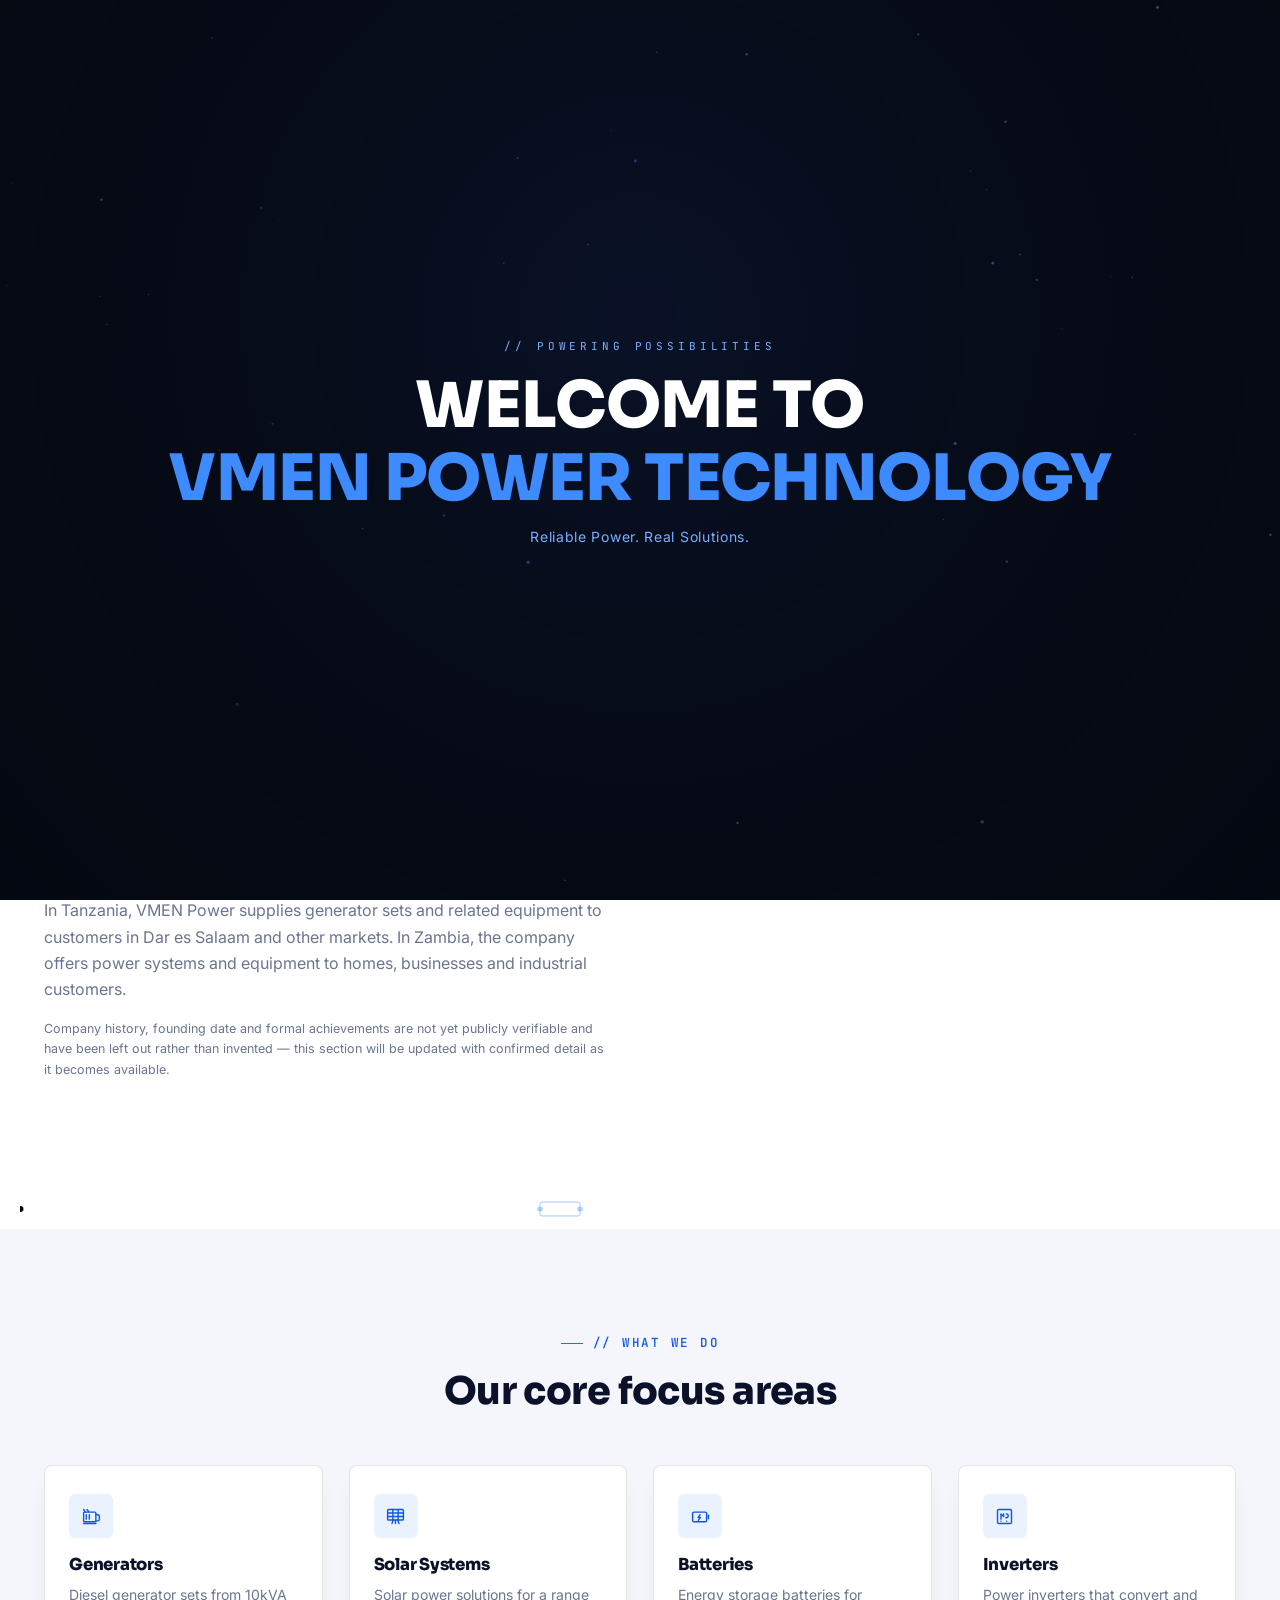
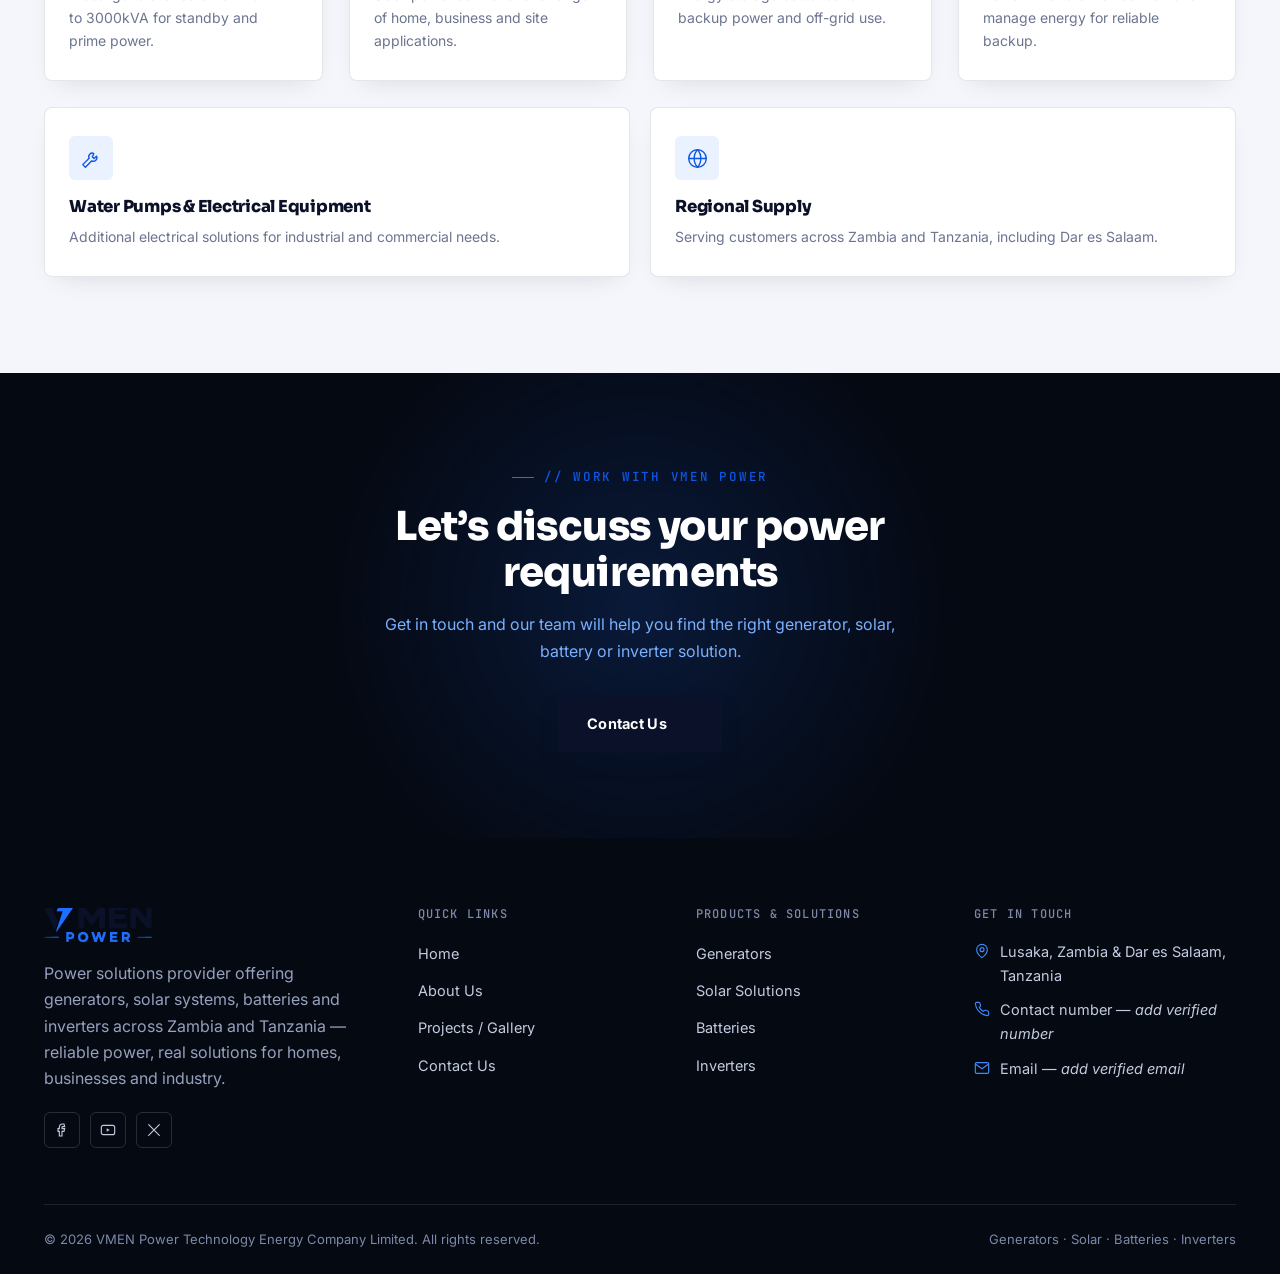
==== about.html @ 8d9c2e41 "Add files via upload" ====
<!doctype html>
<html lang="en">
<head>
<meta charset="UTF-8">
<meta name="viewport" content="width=device-width, initial-scale=1.0">
<title>About Us | VMEN Power Technology</title>
<meta name="description" content="About VMEN Power Technology Energy Company Limited — power solutions across Zambia and Tanzania.">
<link rel="icon" href="assets/vmen-logo-onwhite.png">
<link rel="stylesheet" href="css/style.css">

</head>
<body class="page-about">

  <div id="welcome" aria-hidden="true">
    <canvas></canvas>
    <div class="welcome-inner">
      <div class="welcome-eyebrow">// Powering Possibilities</div>
      <h1 class="welcome-title">WELCOME TO<br><b>VMEN POWER TECHNOLOGY</b></h1>
      <p class="welcome-tag">Reliable Power. Real Solutions.</p>
    </div>
  </div>

  <header class="site-header">
    <div class="container">
      <a href="index.html" class="brand">
        <img src="assets/vmen-logo-onwhite.png" alt="VMEN Power Technology logo">
      </a>
      <nav class="main-nav" aria-label="Primary">
        <a href="index.html" class="">Home</a>
<a href="about.html" class="active">About Us</a>
<a href="products.html" class="">Products & Solutions</a>
<a href="projects.html" class="">Projects</a>
<a href="contact.html" class="">Contact Us</a>
      </nav>
      <div class="header-actions">
        <a href="contact.html" class="btn btn-primary header-cta">Contact Us <svg viewBox="0 0 24 24" fill="none" stroke-width="2" stroke-linecap="round" stroke-linejoin="round"><path d="M5 12h14M13 5l7 7-7 7"></path></svg></a>
        <button class="hamburger" aria-label="Open menu" aria-expanded="false">
          <span></span><span></span><span></span>
        </button>
      </div>
    </div>
  </header>
  <nav class="mobile-nav" aria-label="Mobile">
    <a href="index.html" class="">Home</a>
<a href="about.html" class="active">About Us</a>
<a href="products.html" class="">Products & Solutions</a>
<a href="generators.html" class="">Generators</a>
<a href="solar.html" class="">Solar Solutions</a>
<a href="batteries.html" class="">Batteries</a>
<a href="inverters.html" class="">Inverters</a>
<a href="projects.html" class="">Projects</a>
<a href="contact.html" class="">Contact Us</a>
    <a href="contact.html" class="btn btn-primary">Get a Quote <svg viewBox="0 0 24 24" fill="none" stroke-width="2" stroke-linecap="round" stroke-linejoin="round"><path d="M5 12h14M13 5l7 7-7 7"></path></svg></a>
  </nav>
<main>

  <section class="page-hero">
    <div class="page-hero-bg"><img src="https://images.unsplash.com/photo-1473341304170-971dccb5ac1e?auto=format&fit=crop&w=1600&q=80" alt="Electrical transmission infrastructure"></div>
    <div class="container">
      <div class="breadcrumb"><a href="index.html">Home</a> / About Us</div>
      <div class="eyebrow">// About VMEN Power Technology</div>
      <h1>Power solutions for Zambia, Tanzania and beyond</h1>
      <p class="lead">VMEN Power Technology Energy Company Limited supplies and supports generators, solar systems, batteries and inverters for homes, businesses and industry.</p>
    </div>
  </section>

  <section class="section on-navy">
    <div class="container">
      <div class="grid grid-2" style="gap:60px;align-items:center;">
        <div class="reveal">
          <div class="eyebrow">// Who We Are</div>
          <h2>A regional power equipment specialist</h2>
          <p>VMEN Power Technology Energy Company Limited operates in the energy and power equipment sector, with activity in Zambia and Tanzania. The company sells and supplies power solutions including generator sets, solar power systems, batteries, inverters, water pumps and related electrical equipment.</p>
          <p>In Tanzania, VMEN Power supplies generator sets and related equipment to customers in Dar es Salaam and other markets. In Zambia, the company offers power systems and equipment to homes, businesses and industrial customers.</p>
          <p class="form-note">Company history, founding date and formal achievements are not yet publicly verifiable and have been left out rather than invented &mdash; this section will be updated with confirmed detail as it becomes available.</p>
        </div>
        <div class="reveal reveal-delay-2">
          <img src="https://images.unsplash.com/photo-1497435334941-8c899ee9e8e9?auto=format&fit=crop&w=1600&q=80" alt="Aerial view of an energy installation" style="border-radius:4px;border:1px solid var(--line)">
        </div>
      </div>
    </div>
  </section>

  
  <div class="circuit-rule" aria-hidden="true">
    <svg viewBox="0 0 1240 46" preserveAspectRatio="none">
      <path d="M0 23 H520 M560 23 H1240" stroke="rgba(255,255,255,.09)" stroke-width="1"></path>
      <path id="cpath" d="M0 23 H1240" stroke="none"></path>
      <circle cx="520" cy="23" r="3" fill="rgba(122,176,255,.5)"></circle>
      <circle cx="560" cy="23" r="3" fill="rgba(122,176,255,.5)"></circle>
      <rect x="520" y="15" width="40" height="16" rx="2" fill="none" stroke="rgba(61,139,255,.5)"></rect>
      <circle r="3.5" class="pulse" style="offset-path:path('M0 23 H1240');"></circle>
    </svg>
  </div>

  <section class="section on-panel">
    <div class="container">
      <div class="section-head center reveal">
        <div class="eyebrow" style="justify-content:center">// What We Do</div>
        <h2>Our core focus areas</h2>
      </div>
      <div class="grid grid-4">
        <div class="feature reveal reveal-delay-1"><div class="icn"><svg viewBox="0 0 24 24" fill="none" stroke-width="1.6" stroke-linecap="round" stroke-linejoin="round"><rect x="3" y="7" width="14" height="11" rx="1"></rect><path d="M17 10h2.2c.9 0 1.8.6 1.8 2v3c0 1.4-.9 2-1.8 2H17"></path><path d="M6 10v5M9.5 10v5"></path><path d="M3 20h14M3 4l2 3M7 4l2 3"></path></svg></div><h3>Generators</h3><p>Diesel generator sets from 10kVA to 3000kVA for standby and prime power.</p></div>
        <div class="feature reveal reveal-delay-2"><div class="icn"><svg viewBox="0 0 24 24" fill="none" stroke-width="1.6" stroke-linecap="round" stroke-linejoin="round"><rect x="3" y="4" width="18" height="12" rx="1"></rect><path d="M3 8h18M3 12h18M9 4v12M15 4v12"></path><path d="M8 20l1.5-4M16 20l-1.5-4M12 20v-4"></path></svg></div><h3>Solar Systems</h3><p>Solar power solutions for a range of home, business and site applications.</p></div>
        <div class="feature reveal reveal-delay-3"><div class="icn"><svg viewBox="0 0 24 24" fill="none" stroke-width="1.6" stroke-linecap="round" stroke-linejoin="round"><rect x="3" y="7" width="16" height="11" rx="1.5"></rect><path d="M21 10.5v4"></path><path d="M11.5 10l-2.3 3.2h2.6L9.5 16.5"></path></svg></div><h3>Batteries</h3><p>Energy storage batteries for backup power and off-grid use.</p></div>
        <div class="feature reveal reveal-delay-4"><div class="icn"><svg viewBox="0 0 24 24" fill="none" stroke-width="1.6" stroke-linecap="round" stroke-linejoin="round"><rect x="4" y="4" width="16" height="16" rx="1.5"></rect><path d="M8 15V9l3 3v-3M14 9c1.3 0 2.2 1 2.2 2.2S15.3 13.4 14 13.4h-.6"></path><path d="M8 17.5h.01M14.5 17.5h.01"></path></svg></div><h3>Inverters</h3><p>Power inverters that convert and manage energy for reliable backup.</p></div>
      </div>
      <div class="grid grid-2" style="margin-top:26px;gap:20px;">
        <div class="feature reveal reveal-delay-1"><div class="icn"><svg viewBox="0 0 24 24" fill="none" stroke-width="1.6" stroke-linecap="round" stroke-linejoin="round"><path d="M14.7 6.3a4 4 0 0 0-5.4 5.4L2 19l3 3 7.3-7.3a4 4 0 0 0 5.4-5.4l-2.8 2.8-2-2z"></path></svg></div><h3>Water Pumps &amp; Electrical Equipment</h3><p>Additional electrical solutions for industrial and commercial needs.</p></div>
        <div class="feature reveal reveal-delay-2"><div class="icn"><svg viewBox="0 0 24 24" fill="none" stroke-width="1.6" stroke-linecap="round" stroke-linejoin="round"><circle cx="12" cy="12" r="10"></circle><path d="M2 12h20M12 2a15 15 0 0 1 0 20 15 15 0 0 1 0-20z"></path></svg></div><h3>Regional Supply</h3><p>Serving customers across Zambia and Tanzania, including Dar es Salaam.</p></div>
      </div>
    </div>
  </section>

  <section class="cta-band">
    <div class="cta-glow"></div>
    <div class="container reveal">
      <div class="eyebrow" style="justify-content:center">// Work With VMEN Power</div>
      <h2>Let&rsquo;s discuss your power requirements</h2>
      <p>Get in touch and our team will help you find the right generator, solar, battery or inverter solution.</p>
      <a href="contact.html" class="btn btn-primary">Contact Us <svg viewBox="0 0 24 24" fill="none" stroke-width="2" stroke-linecap="round" stroke-linejoin="round"><path d="M5 12h14M13 5l7 7-7 7"></path></svg></a>
    </div>
  </section>

</main>

  <a class="wa-float" href="https://wa.me/260000000000" aria-label="Chat on WhatsApp" target="_blank" rel="noopener"><svg viewBox="0 0 32 32"><path d="M16.02 3C9.4 3 4 8.38 4 15c0 2.34.66 4.52 1.8 6.38L4 29l7.82-1.75A11.94 11.94 0 0 0 16.02 27C22.65 27 28 21.62 28 15S22.65 3 16.02 3zm0 21.7c-1.98 0-3.83-.55-5.4-1.5l-.39-.23-4.62 1.03 1-4.5-.25-.4A9.63 9.63 0 0 1 5.3 15c0-5.9 4.8-10.7 10.72-10.7 5.9 0 10.7 4.8 10.7 10.7 0 5.9-4.8 10.7-10.7 10.7zm5.9-8c-.32-.16-1.9-.94-2.2-1.05-.3-.1-.5-.16-.72.16-.2.32-.83 1.05-1.02 1.27-.2.2-.38.24-.7.08-.32-.16-1.36-.5-2.6-1.6-.96-.86-1.6-1.92-1.8-2.24-.18-.32-.02-.5.14-.65.14-.15.32-.38.48-.58.16-.2.2-.32.32-.55.1-.22.05-.42-.03-.58-.08-.16-.72-1.73-1-2.37-.25-.62-.5-.53-.7-.54h-.6c-.2 0-.55.08-.83.4-.28.32-1.1 1.06-1.1 2.6s1.12 3.02 1.28 3.24c.16.2 2.2 3.4 5.36 4.75.75.32 1.33.5 1.79.66.75.24 1.44.2 1.98.13.6-.1 1.9-.77 2.17-1.52.27-.75.27-1.4.2-1.53-.08-.14-.3-.22-.6-.37z" fill="currentColor" stroke="none"></path></svg></a>

  <footer class="site-footer">
    <div class="container">
      <div class="footer-top">
        <div>
          <div class="footer-brand">
            <img src="assets/vmen-logo-onwhite.png" alt="VMEN Power Technology logo">
          </div>
          <p>Power solutions provider offering generators, solar systems, batteries and inverters across Zambia and Tanzania — reliable power, real solutions for homes, businesses and industry.</p>
          <div class="social-row">
            <a href="https://web.facebook.com/61573898221667" target="_blank" rel="noopener" aria-label="Facebook"><svg viewBox="0 0 24 24" fill="none" stroke-width="1.7"><path d="M15 3h-2a5 5 0 0 0-5 5v2H6v4h2v7h4v-7h3l1-4h-4V8a1 1 0 0 1 1-1h3z"></path></svg></a>
            <a href="https://www.youtube.com/@vmenpower" target="_blank" rel="noopener" aria-label="YouTube"><svg viewBox="0 0 24 24" fill="none" stroke-width="1.7"><rect x="2" y="5" width="20" height="14" rx="3"></rect><path d="M10 9.5v5l4.5-2.5z" fill="currentColor" stroke="none"></path></svg></a>
            <a href="https://x.com/VmenPower" target="_blank" rel="noopener" aria-label="X (Twitter)"><svg viewBox="0 0 24 24" fill="none" stroke-width="1.7" stroke-linecap="round"><path d="M4 4l16 16M20 4 4 20"></path></svg></a>
          </div>
        </div>
        <div>
          <h4>Quick Links</h4>
          <ul>
            <li><a href="index.html">Home</a></li>
            <li><a href="about.html">About Us</a></li>
            <li><a href="projects.html">Projects / Gallery</a></li>
            <li><a href="contact.html">Contact Us</a></li>
          </ul>
        </div>
        <div>
          <h4>Products &amp; Solutions</h4>
          <ul>
            <li><a href="generators.html">Generators</a></li>
            <li><a href="solar.html">Solar Solutions</a></li>
            <li><a href="batteries.html">Batteries</a></li>
            <li><a href="inverters.html">Inverters</a></li>
          </ul>
        </div>
        <div>
          <h4>Get In Touch</h4>
          <ul class="footer-contact">
            <li><svg viewBox="0 0 24 24" fill="none" stroke-width="1.7" stroke-linecap="round" stroke-linejoin="round"><path d="M20 10c0 6-8 12-8 12s-8-6-8-12a8 8 0 0 1 16 0z"></path><circle cx="12" cy="10" r="3"></circle></svg><span>Lusaka, Zambia &amp; Dar es Salaam, Tanzania</span></li>
            <li><svg viewBox="0 0 24 24" fill="none" stroke-width="1.7" stroke-linecap="round" stroke-linejoin="round"><path d="M22 16.9v3a2 2 0 0 1-2.2 2 19.8 19.8 0 0 1-8.6-3.1 19.5 19.5 0 0 1-6-6A19.8 19.8 0 0 1 2.1 4.2 2 2 0 0 1 4.1 2h3a2 2 0 0 1 2 1.7c.1.9.3 1.8.6 2.7a2 2 0 0 1-.5 2.1L8 9.7a16 16 0 0 0 6 6l1.2-1.2a2 2 0 0 1 2.1-.5c.9.3 1.8.5 2.7.6a2 2 0 0 1 1.7 2z"></path></svg><span>Contact number — <em>add verified number</em></span></li>
            <li><svg viewBox="0 0 24 24" fill="none" stroke-width="1.7" stroke-linecap="round" stroke-linejoin="round"><rect x="2" y="4" width="20" height="16" rx="2"></rect><path d="m22 6-10 7L2 6"></path></svg><span>Email — <em>add verified email</em></span></li>
          </ul>
        </div>
      </div>
      <div class="footer-bottom">
        <span>&copy; <span data-year></span> VMEN Power Technology Energy Company Limited. All rights reserved.</span>
        <span>Generators &middot; Solar &middot; Batteries &middot; Inverters</span>
      </div>
    </div>
  </footer>

<script src="js/main.js"></script>
</body>
</html>
---- css/style.css ----
/* ==========================================================================
   VMEN POWER TECHNOLOGY — Design System v2 (light / white theme)
   ========================================================================== */

@import url('https://fonts.googleapis.com/css2?family=Sora:wght@400;600;700;800&family=Inter:wght@400;500;600;700;800&family=JetBrains+Mono:wght@400;500;600&display=swap');

:root{
  --bg:#ffffff;
  --bg-alt:#f4f6fb;
  --bg-soft:#eef1fa;
  --navy-950:#050912;
  --navy-900:#0a1128;
  --navy-850:#0d1633;
  --navy-800:#121d40;
  --ink-900:#0a1128;
  --ink-700:#3a4260;
  --ink-500:#6c7590;
  --blue-600:#0e57e6;
  --blue-500:#1f6fff;
  --blue-400:#3d8bff;
  --blue-300:#7ab0ff;
  --blue-tint:#eaf1ff;
  --blue-glow:rgba(31,111,255,.28);
  --white:#ffffff;
  --line:rgba(10,17,40,.10);
  --line-soft:rgba(10,17,40,.06);
  --shadow:0 20px 50px -24px rgba(10,17,40,.20);
  --shadow-sm:0 10px 26px -14px rgba(10,17,40,.16);

  --f-display:'Sora', sans-serif;
  --f-body:'Inter', sans-serif;
  --f-mono:'JetBrains Mono', monospace;

  --container:1240px;
}

*,*::before,*::after{box-sizing:border-box;}
html{scroll-behavior:smooth;}
body{
  margin:0;
  background:var(--bg);
  color:var(--ink-900);
  font-family:var(--f-body);
  line-height:1.65;
  -webkit-font-smoothing:antialiased;
  overflow-x:hidden;
}
img{max-width:100%;display:block;}
a{color:inherit;text-decoration:none;}
ul{list-style:none;margin:0;padding:0;}
h1,h2,h3,h4{font-family:var(--f-display);line-height:1.14;margin:0 0 .5em;font-weight:800;letter-spacing:-.015em;color:var(--ink-900);}
p{margin:0 0 1em;color:var(--ink-500);}
.container{max-width:var(--container);margin:0 auto;padding:0 24px;}
section{position:relative;}

@media (prefers-reduced-motion: reduce){
  *{animation-duration:.001ms !important; animation-iteration-count:1 !important; transition-duration:.001ms !important; scroll-behavior:auto !important;}
}

.eyebrow{
  font-family:var(--f-mono);
  font-size:12.5px;
  letter-spacing:.14em;
  text-transform:uppercase;
  color:var(--blue-600);
  display:inline-flex;
  align-items:center;
  gap:10px;
  margin-bottom:16px;
  font-weight:500;
}
.eyebrow::before{
  content:"";
  width:22px;height:1px;background:var(--blue-500);
}
.on-dark .eyebrow{color:var(--blue-300);}
.on-dark .eyebrow::before{background:var(--blue-400);}

.btn{
  display:inline-flex;
  align-items:center;
  gap:10px;
  font-family:var(--f-body);
  font-weight:700;
  font-size:14.5px;
  letter-spacing:.01em;
  padding:15px 28px;
  border-radius:4px;
  border:1px solid transparent;
  cursor:pointer;
  transition:transform .25s ease, box-shadow .25s ease, background .25s ease, color .25s ease, border-color .25s ease;
  white-space:nowrap;
}
.btn-primary{
  background:var(--navy-900);
  color:#fff;
  box-shadow:0 10px 24px -10px rgba(10,17,40,.5);
}
.btn-primary:hover{transform:translateY(-2px);background:var(--blue-600);box-shadow:0 16px 30px -10px var(--blue-glow);}
.btn-ghost{
  background:transparent;
  color:var(--ink-900);
  border-color:var(--line);
}
.btn-ghost:hover{border-color:var(--blue-500);color:var(--blue-600);transform:translateY(-2px);}
.on-dark .btn-ghost{color:#fff;border-color:rgba(255,255,255,.28);}
.on-dark .btn-ghost:hover{border-color:var(--blue-300);color:var(--blue-300);}
.btn-block{width:100%;justify-content:center;}
.btn svg{width:16px;height:16px;flex:none;transition:transform .25s ease;}
.btn:hover svg{transform:translateX(3px);}

.site-header{
  position:fixed;top:0;left:0;right:0;z-index:900;
  padding:18px 0;
  background:rgba(255,255,255,.88);
  backdrop-filter:blur(14px);
  -webkit-backdrop-filter:blur(14px);
  border-bottom:1px solid transparent;
  transition:padding .3s ease, box-shadow .3s ease, border-color .3s ease;
}
.site-header.is-scrolled{
  padding:12px 0;
  border-color:var(--line);
  box-shadow:0 8px 24px -18px rgba(10,17,40,.3);
}
.site-header .container{display:flex;align-items:center;justify-content:space-between;gap:24px;}
.brand{display:flex;align-items:center;gap:12px;}
.brand img{height:38px;width:auto;object-fit:contain;border-radius:4px;}
.main-nav{display:flex;align-items:center;gap:2px;}
.main-nav a{
  font-size:14px;font-weight:600;color:var(--ink-700);
  padding:10px 15px;border-radius:3px;position:relative;
  transition:color .2s ease;
}
.main-nav a:hover,.main-nav a.active{color:var(--blue-600);}
.main-nav a.active::after{
  content:"";position:absolute;left:15px;right:15px;bottom:5px;height:2px;
  background:var(--blue-500);
}
.header-actions{display:flex;align-items:center;gap:14px;}
.header-cta{display:inline-flex;}

.hamburger{
  display:none;flex-direction:column;justify-content:center;gap:5px;
  width:40px;height:40px;border:1px solid var(--line);border-radius:4px;
  background:var(--bg-alt);cursor:pointer;padding:0;align-items:center;
}
.hamburger span{width:18px;height:2px;background:var(--ink-900);transition:transform .3s ease, opacity .3s ease;}
.hamburger.is-open span:nth-child(1){transform:translateY(7px) rotate(45deg);}
.hamburger.is-open span:nth-child(2){opacity:0;}
.hamburger.is-open span:nth-child(3){transform:translateY(-7px) rotate(-45deg);}

.mobile-nav{
  position:fixed;inset:0;z-index:850;background:var(--white);
  display:flex;flex-direction:column;
  transform:translateY(-100%);transition:transform .4s cubic-bezier(.65,0,.35,1);
  padding:100px 28px 40px;overflow-y:auto;
}
.mobile-nav.is-open{transform:translateY(0);}
.mobile-nav a{
  font-family:var(--f-display);font-size:24px;font-weight:700;
  padding:16px 0;border-bottom:1px solid var(--line);color:var(--ink-700);display:block;
}
.mobile-nav a.active{color:var(--blue-600);}
.mobile-nav .btn{margin-top:28px;}

@media (max-width:960px){
  .main-nav,.header-actions .header-cta{display:none;}
  .hamburger{display:flex;}
}

#welcome{
  position:fixed;inset:0;z-index:2000;background:var(--navy-950);
  display:flex;align-items:center;justify-content:center;overflow:hidden;
  transition:opacity .8s ease, visibility .8s ease;
}
#welcome.hide{opacity:0;visibility:hidden;pointer-events:none;}
#welcome canvas{position:absolute;inset:0;width:100%;height:100%;}
.welcome-inner{position:relative;z-index:2;text-align:center;padding:0 20px;}
.welcome-eyebrow{
  font-family:var(--f-mono);font-size:11px;letter-spacing:.35em;color:var(--blue-300);
  opacity:0;text-transform:uppercase;
  animation:fadeUp .8s ease forwards .55s;
}
.welcome-title{
  font-family:var(--f-display);font-weight:800;color:#fff;
  font-size:clamp(30px,6vw,64px);letter-spacing:-.01em;margin:14px 0 10px;
  opacity:0;animation:fadeUp .9s ease forwards .85s;
}
.welcome-title b{color:var(--blue-400);font-weight:800;}
.welcome-tag{
  font-size:14px;color:var(--blue-300);letter-spacing:.05em;
  opacity:0;animation:fadeUp .9s ease forwards 1.2s;
}
@keyframes fadeUp{from{opacity:0;transform:translateY(16px);}to{opacity:1;transform:translateY(0);}}

.hero{
  padding:150px 0 90px;
  background:
    radial-gradient(1100px 480px at 82% -10%, var(--blue-tint), transparent 60%),
    var(--bg);
  position:relative;
  overflow:hidden;
}
.hero .container{
  display:grid;grid-template-columns:1.05fr .95fr;gap:56px;align-items:center;
}
@media (max-width:960px){.hero .container{grid-template-columns:1fr;}}
.hero-content h1{font-size:clamp(32px,4.6vw,52px);margin-bottom:20px;}
.hero-content h1 em{font-style:normal;color:var(--blue-600);}
.hero-content p.lead{font-size:16.5px;max-width:480px;margin-bottom:30px;color:var(--ink-500);}
.hero-actions{display:flex;gap:16px;flex-wrap:wrap;margin-bottom:44px;}
.hero-strip{display:flex;gap:30px;flex-wrap:wrap;border-top:1px solid var(--line);padding-top:24px;}
.hero-strip div{font-family:var(--f-mono);font-size:11.5px;color:var(--ink-500);letter-spacing:.05em;}
.hero-strip div b{display:block;font-family:var(--f-display);font-size:21px;color:var(--ink-900);font-weight:800;letter-spacing:0;margin-bottom:2px;}

.hero-visual{position:relative;}
.hero-frame{
  position:relative;border-radius:10px;overflow:hidden;aspect-ratio:5/4.6;
  box-shadow:var(--shadow);border:1px solid var(--line);
}
.hero-slide{
  position:absolute;inset:0;opacity:0;transition:opacity 1.4s ease;
}
.hero-slide.is-active{opacity:1;}
.hero-slide img{width:100%;height:100%;object-fit:cover;}
.hero-frame::after{
  content:"";position:absolute;inset:0;
  background:linear-gradient(200deg, rgba(10,17,40,.05), rgba(10,17,40,.55) 100%);
}
.hero-dots{position:absolute;left:20px;bottom:18px;z-index:2;display:flex;gap:7px;}
.hero-dots span{width:6px;height:6px;border-radius:50%;background:rgba(255,255,255,.45);transition:background .3s ease, width .3s ease;}
.hero-dots span.is-active{background:#fff;width:20px;border-radius:4px;}
.hero-badge{
  position:absolute;left:-22px;bottom:-22px;z-index:3;
  background:var(--navy-900);color:#fff;border-radius:8px;padding:20px 22px;
  box-shadow:0 20px 40px -18px rgba(10,17,40,.55);min-width:180px;
}
.hero-badge b{display:block;font-family:var(--f-display);font-size:26px;font-weight:800;color:#fff;}
.hero-badge span{font-family:var(--f-mono);font-size:10.5px;letter-spacing:.08em;color:var(--blue-300);text-transform:uppercase;}
@media (max-width:640px){.hero-badge{left:12px;bottom:-18px;padding:14px 16px;min-width:140px;}.hero-badge b{font-size:20px;}}

.page-hero{
  padding:160px 0 76px;position:relative;
  background:linear-gradient(180deg, var(--bg-alt), var(--bg) 85%);
  border-bottom:1px solid var(--line);
}
.page-hero .container{position:relative;z-index:1;}
.page-hero h1{font-size:clamp(30px,4.6vw,46px);max-width:820px;}
.page-hero p.lead{max-width:600px;font-size:16px;}
.breadcrumb{font-family:var(--f-mono);font-size:12px;color:var(--ink-500);letter-spacing:.06em;margin-bottom:18px;text-transform:uppercase;}
.breadcrumb a{color:var(--blue-600);}
.breadcrumb a:hover{text-decoration:underline;}

.section{padding:96px 0;}
.section-tight{padding:66px 0;}
.section-head{max-width:640px;margin-bottom:52px;}
.section-head.center{margin-left:auto;margin-right:auto;text-align:center;}
.section-head h2{font-size:clamp(25px,3.4vw,38px);}
.section-head p{font-size:15.5px;}
.on-white,.on-navy{background:var(--bg);}
.on-panel{background:var(--bg-alt);}
.on-dark{background:var(--navy-950);color:#fff;}
.on-dark h2,.on-dark h3,.on-dark h4{color:#fff;}
.on-dark p{color:#b7c1d6;}

.circuit-rule{position:relative;height:40px;margin:0 auto;max-width:var(--container);}
.circuit-rule svg{width:100%;height:100%;display:block;}

.grid{display:grid;gap:26px;}
.grid-4{grid-template-columns:repeat(4,1fr);}
.grid-3{grid-template-columns:repeat(3,1fr);}
.grid-2{grid-template-columns:repeat(2,1fr);}
@media (max-width:1080px){.grid-4{grid-template-columns:repeat(2,1fr);} .grid-3{grid-template-columns:repeat(2,1fr);}}
@media (max-width:640px){.grid-4,.grid-3,.grid-2{grid-template-columns:1fr;}}

.solution-card{
  background:var(--white);
  border:1px solid var(--line);
  border-radius:8px;
  overflow:hidden;
  display:flex;flex-direction:column;
  box-shadow:var(--shadow-sm);
  transition:transform .35s ease, box-shadow .35s ease, border-color .35s ease;
}
.solution-card:hover{transform:translateY(-6px);box-shadow:var(--shadow);border-color:rgba(31,111,255,.3);}
.solution-card .media{aspect-ratio:4/3;position:relative;overflow:hidden;background:var(--bg-soft);}
.solution-card .media img,.solution-card .media svg{width:100%;height:100%;object-fit:cover;transition:transform .6s ease;}
.solution-card:hover .media img{transform:scale(1.06);}
.solution-card .media .icon-badge{
  position:absolute;top:14px;left:14px;width:42px;height:42px;border-radius:6px;
  background:rgba(10,17,40,.55);backdrop-filter:blur(6px);
  display:flex;align-items:center;justify-content:center;border:1px solid rgba(255,255,255,.2);
}
.solution-card .icon-badge svg{width:20px;height:20px;stroke:#fff;}
.solution-card .body{padding:26px 24px 28px;display:flex;flex-direction:column;flex:1;}
.solution-card .body .tag{font-family:var(--f-mono);font-size:11px;letter-spacing:.1em;color:var(--blue-600);text-transform:uppercase;margin-bottom:10px;}
.solution-card h3{font-size:19px;margin-bottom:10px;}
.solution-card p{font-size:14.5px;margin-bottom:20px;flex:1;}
.card-link{
  font-family:var(--f-mono);font-size:12.5px;letter-spacing:.04em;color:var(--ink-900);
  display:inline-flex;align-items:center;gap:8px;text-transform:uppercase;
  padding-top:14px;border-top:1px solid var(--line);font-weight:500;
}
.card-link svg{width:14px;height:14px;transition:transform .25s ease;}
.solution-card:hover .card-link{color:var(--blue-600);}
.solution-card:hover .card-link svg{transform:translateX(4px);}

.feature{padding:28px 24px;border:1px solid var(--line);border-radius:8px;background:var(--white);height:100%;box-shadow:var(--shadow-sm);}
.feature .icn{
  width:44px;height:44px;border-radius:6px;background:var(--blue-tint);
  display:flex;align-items:center;justify-content:center;margin-bottom:18px;
}
.feature .icn svg{width:21px;height:21px;stroke:var(--blue-600);}
.feature h3{font-size:16.5px;margin-bottom:8px;}
.feature p{font-size:14px;margin:0;}

.stats{display:flex;flex-wrap:wrap;border:1px solid var(--line);border-radius:8px;overflow:hidden;background:var(--white);}
.stats div{flex:1;min-width:150px;padding:28px 24px;border-right:1px solid var(--line);}
.stats div:last-child{border-right:none;}
.stats b{display:block;font-family:var(--f-display);font-size:28px;color:var(--ink-900);margin-bottom:4px;font-weight:800;}
.stats span{font-family:var(--f-mono);font-size:11.5px;color:var(--ink-500);letter-spacing:.05em;text-transform:uppercase;}

.cta-band{
  position:relative;padding:86px 0;overflow:hidden;
  background:var(--navy-950);
  text-align:center;
}
.cta-band h2{font-size:clamp(25px,3.8vw,40px);max-width:720px;margin:0 auto 16px;color:#fff;}
.cta-band p{max-width:560px;margin:0 auto 32px;color:#7ab0ff;}
.cta-glow{
  position:absolute;width:640px;height:640px;border-radius:50%;
  background:radial-gradient(circle,var(--blue-glow),transparent 70%);
  top:50%;left:50%;transform:translate(-50%,-50%);filter:blur(10px);opacity:.6;
  pointer-events:none;
}

.reveal{opacity:0;transform:translateY(26px);transition:opacity .8s ease, transform .8s ease;}
.reveal.is-visible{opacity:1;transform:translateY(0);}
.reveal-delay-1{transition-delay:.08s;}
.reveal-delay-2{transition-delay:.16s;}
.reveal-delay-3{transition-delay:.24s;}
.reveal-delay-4{transition-delay:.32s;}

.site-footer{background:var(--navy-950);padding:70px 0 0;color:#e7ebf5;}
.footer-top{display:grid;grid-template-columns:1.4fr 1fr 1fr 1.1fr;gap:40px;padding-bottom:56px;}
@media (max-width:900px){.footer-top{grid-template-columns:1fr 1fr;}}
@media (max-width:560px){.footer-top{grid-template-columns:1fr;}}
.footer-brand{margin-bottom:18px;}
.footer-brand img{height:34px;width:auto;}
.site-footer p{color:#96a1bd;}
.site-footer h4{font-family:var(--f-mono);font-size:12px;letter-spacing:.1em;text-transform:uppercase;color:#7d89a8;margin-bottom:18px;font-weight:500;}
.site-footer ul li{margin-bottom:11px;}
.site-footer a{font-size:14.5px;color:#c3cbdf;transition:color .2s ease;}
.site-footer a:hover{color:#7ab0ff;}
.footer-contact li{display:flex;gap:10px;font-size:14.5px;color:#c3cbdf;align-items:flex-start;}
.footer-contact svg{width:16px;height:16px;stroke:var(--blue-400);flex:none;margin-top:3px;}
.social-row{display:flex;gap:10px;margin-top:20px;}
.social-row a{
  width:36px;height:36px;border:1px solid rgba(255,255,255,.14);border-radius:6px;
  display:flex;align-items:center;justify-content:center;
}
.social-row svg{width:16px;height:16px;stroke:#c3cbdf;}
.social-row a:hover{border-color:var(--blue-400);}
.social-row a:hover svg{stroke:#7ab0ff;}
.footer-bottom{
  border-top:1px solid rgba(255,255,255,.1);padding:24px 0;
  display:flex;justify-content:space-between;flex-wrap:wrap;gap:12px;
  font-size:13px;color:#7d89a8;
}

.field{margin-bottom:20px;}
.field label{display:block;font-family:var(--f-mono);font-size:11.5px;letter-spacing:.06em;text-transform:uppercase;color:var(--ink-500);margin-bottom:9px;}
.field input,.field select,.field textarea{
  width:100%;background:var(--white);border:1px solid var(--line);border-radius:5px;
  padding:13px 14px;color:var(--ink-900);font-family:var(--f-body);font-size:14.5px;
  transition:border-color .2s ease, box-shadow .2s ease;
}
.field input:focus,.field select:focus,.field textarea:focus{
  outline:none;border-color:var(--blue-500);box-shadow:0 0 0 3px var(--blue-tint);
}
.field textarea{resize:vertical;min-height:120px;}
.form-note{font-size:12.5px;color:var(--ink-500);margin-top:14px;}
.form-success{
  display:none;padding:18px 20px;border:1px solid rgba(31,111,255,.35);background:var(--blue-tint);
  border-radius:6px;font-size:14.5px;margin-bottom:20px;color:var(--ink-900);
}
.form-success.show{display:block;}

.tac{text-align:center;}
.pill{
  display:inline-block;font-family:var(--f-mono);font-size:11px;letter-spacing:.06em;text-transform:uppercase;
  padding:7px 14px;border:1px solid var(--line);border-radius:20px;color:var(--ink-700);
  background:var(--white);cursor:pointer;
}
.pill.active{border-color:var(--blue-500);color:var(--blue-600);background:var(--blue-tint);}

a:focus-visible,button:focus-visible,input:focus-visible,textarea:focus-visible,select:focus-visible{
  outline:2px solid var(--blue-500);outline-offset:2px;
}

.wa-float{
  position:fixed;right:22px;bottom:22px;z-index:400;
  width:56px;height:56px;border-radius:50%;
  background:#22c55e;display:flex;align-items:center;justify-content:center;
  box-shadow:0 10px 26px -8px rgba(34,197,94,.55);
  transition:transform .25s ease;
}
.wa-float:hover{transform:scale(1.08);}
.wa-float svg{width:26px;height:26px;fill:#fff;}

.product-frame{
  border-radius:10px;overflow:hidden;border:1px solid var(--line);box-shadow:var(--shadow);
  background:var(--navy-950);
}
.product-frame img{width:100%;height:100%;object-fit:contain;padding:26px;}

.gallery-grid{display:grid;grid-template-columns:repeat(3,1fr);gap:22px;}
@media (max-width:900px){.gallery-grid{grid-template-columns:repeat(2,1fr);}}
@media (max-width:560px){.gallery-grid{grid-template-columns:1fr;}}
.gallery-item{
  position:relative;border-radius:8px;overflow:hidden;cursor:pointer;
  border:1px solid var(--line);aspect-ratio:4/3;background:var(--navy-950);
  box-shadow:var(--shadow-sm);
}
.gallery-item img{width:100%;height:100%;object-fit:cover;transition:transform .5s ease;}
.gallery-item.contain img{object-fit:contain;padding:20px;}
.gallery-item:hover img{transform:scale(1.06);}
.gi-cap{
  position:absolute;left:0;right:0;bottom:0;padding:14px 16px;
  background:linear-gradient(0deg,rgba(5,9,18,.92),transparent);
  font-size:13px;color:#fff;font-family:var(--f-mono);letter-spacing:.02em;
  opacity:0;transform:translateY(8px);transition:opacity .3s ease, transform .3s ease;
}
.gallery-item:hover .gi-cap{opacity:1;transform:translateY(0);}

.lightbox{
  position:fixed;inset:0;z-index:1500;background:rgba(5,9,18,.94);
  display:flex;align-items:center;justify-content:center;
  opacity:0;visibility:hidden;transition:opacity .3s ease, visibility .3s ease;
  padding:40px 20px;
}
.lightbox.open{opacity:1;visibility:visible;}
.lightbox figure{margin:0;max-width:900px;width:100%;}
.lightbox img{width:100%;border-radius:6px;border:1px solid rgba(255,255,255,.14);background:#fff;}
.lb-caption{text-align:center;color:#c3cbdf;font-family:var(--f-mono);font-size:13px;margin-top:16px;}
.lb-close{
  position:absolute;top:24px;right:28px;background:none;border:1px solid rgba(255,255,255,.25);
  color:#fff;width:42px;height:42px;border-radius:50%;font-size:22px;cursor:pointer;line-height:1;
}

/* ---------- Mobile: hero slideshow as full background behind text ---------- */
@media (max-width:960px){
  .hero{padding:132px 0 56px;}
  .hero-visual{position:absolute;inset:0;z-index:0;margin:0;}
  .hero-frame{position:absolute;inset:0;width:100%;height:100%;border-radius:0;box-shadow:none;border:none;aspect-ratio:auto;}
  .hero-frame::after{background:linear-gradient(180deg, rgba(5,9,18,.5) 0%, rgba(5,9,18,.72) 55%, rgba(5,9,18,.94) 100%);}
  .hero-badge{display:none;}
  .hero-dots{left:50%;transform:translateX(-50%);bottom:16px;}
  .hero .container{position:relative;z-index:1;}
  .hero-content{position:relative;z-index:1;}
  .hero-content .eyebrow{color:#7ab0ff;}
  .hero-content .eyebrow::before{background:#3d8bff;}
  .hero-content h1{color:#fff;}
  .hero-content h1 em{color:#7ab0ff;}
  .hero-content p.lead{color:#d7deee;}
  .hero-strip{border-top-color:rgba(255,255,255,.2);}
  .hero-strip div{color:#c3cbdf;}
  .hero-strip div b{color:#fff;}
  .hero-content .btn-ghost{color:#fff;border-color:rgba(255,255,255,.4);}
  .hero-content .btn-ghost:hover{color:#7ab0ff;border-color:#7ab0ff;}
}

/* ---------- Mobile: transparent header over homepage hero so slideshow reaches top ---------- */
@media (max-width:960px){
  body.page-index .site-header{background:transparent;backdrop-filter:none;-webkit-backdrop-filter:none;border-bottom-color:transparent;box-shadow:none;}
  body.page-index .site-header .hamburger{background:rgba(255,255,255,.18);border-color:rgba(255,255,255,.4);}
  body.page-index .site-header .hamburger span{background:#fff;}
  body.page-index .site-header.is-scrolled{background:rgba(255,255,255,.92);backdrop-filter:blur(14px);-webkit-backdrop-filter:blur(14px);border-bottom-color:var(--line);box-shadow:0 8px 24px -18px rgba(10,17,40,.3);}
  body.page-index .site-header.is-scrolled .hamburger{background:var(--bg-alt);border-color:var(--line);}
  body.page-index .site-header.is-scrolled .hamburger span{background:var(--ink-900);}
  body.page-index .hero{padding-top:96px;}
}
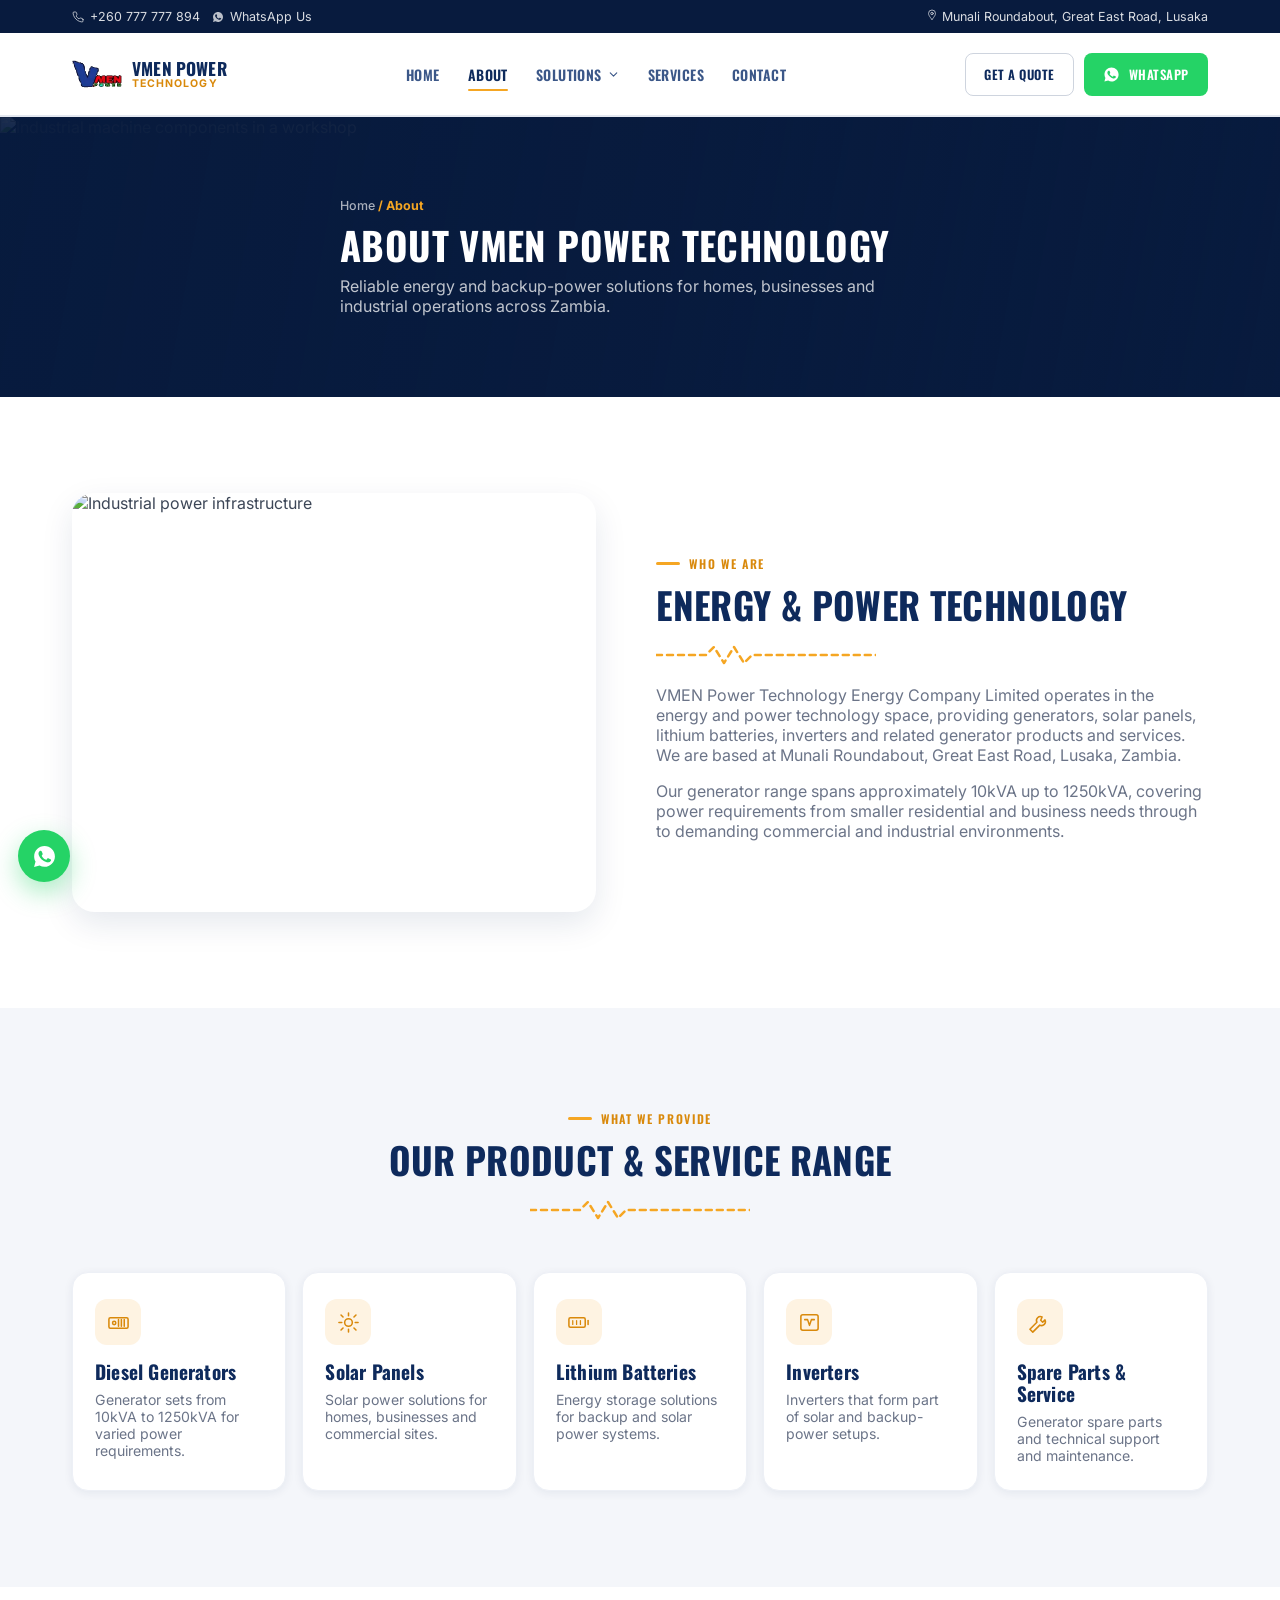
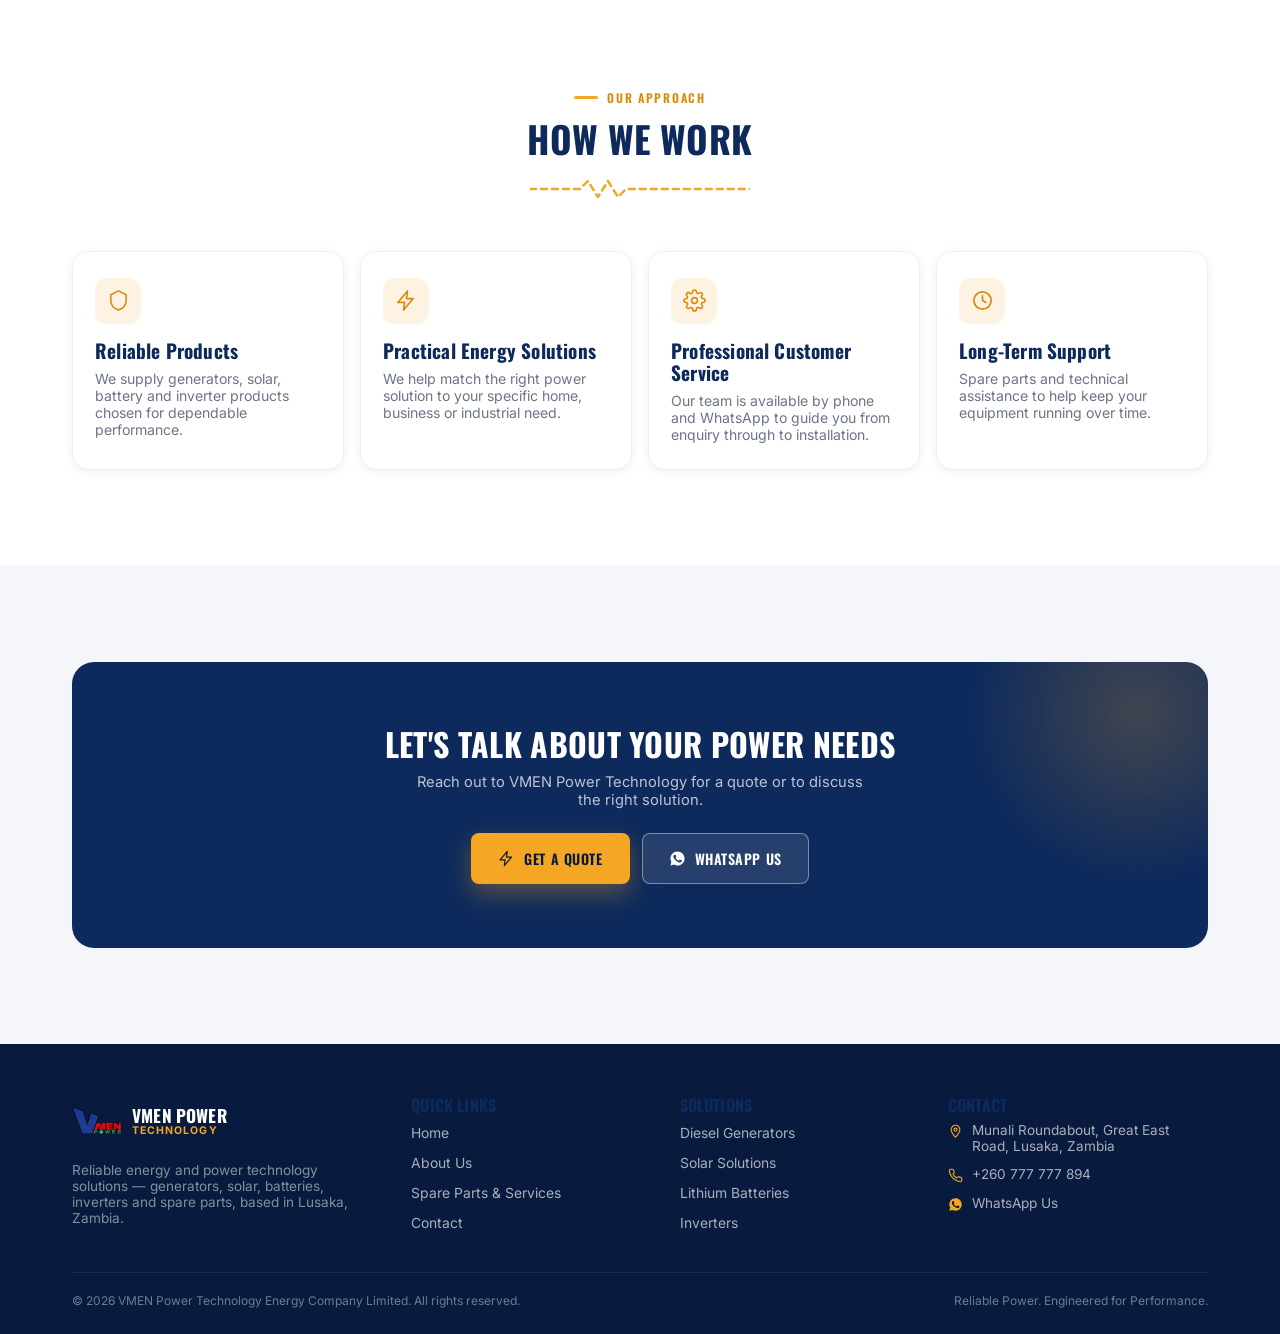
==== commit 87375c0a: "Add files via upload" ====
--- a/about.html
+++ b/about.html
@@ -1,179 +1,245 @@
-<!doctype html>
+<!DOCTYPE html>
 <html lang="en">
 <head>
 <meta charset="UTF-8">
 <meta name="viewport" content="width=device-width, initial-scale=1.0">
 <title>About Us | VMEN Power Technology</title>
-<meta name="description" content="About VMEN Power Technology Energy Company Limited — power solutions across Zambia and Tanzania.">
-<link rel="icon" href="assets/vmen-logo-onwhite.png">
+<meta name="description" content="VMEN Power Technology Energy Company Limited provides generators, solar panels, lithium batteries, inverters and generator spare parts and services in Lusaka, Zambia.">
+<meta property="og:title" content="About Us | VMEN Power Technology">
+<meta property="og:description" content="VMEN Power Technology Energy Company Limited provides generators, solar panels, lithium batteries, inverters and generator spare parts and services in Lusaka, Zambia.">
+<meta property="og:type" content="website">
+<link rel="icon" href="assets/vmen-logo.png" type="image/png">
+<link rel="preconnect" href="https://fonts.googleapis.com">
+<link rel="preconnect" href="https://fonts.gstatic.com" crossorigin>
+<link href="https://fonts.googleapis.com/css2?family=Oswald:wght@500;600;700&family=Inter:wght@400;500;600;700;800&display=swap" rel="stylesheet">
 <link rel="stylesheet" href="css/style.css">
 
 </head>
-<body class="page-about">
-
-  <div id="welcome" aria-hidden="true">
-    <canvas></canvas>
-    <div class="welcome-inner">
-      <div class="welcome-eyebrow">// Powering Possibilities</div>
-      <h1 class="welcome-title">WELCOME TO<br><b>VMEN POWER TECHNOLOGY</b></h1>
-      <p class="welcome-tag">Reliable Power. Real Solutions.</p>
-    </div>
-  </div>
-
-  <header class="site-header">
-    <div class="container">
-      <a href="index.html" class="brand">
-        <img src="assets/vmen-logo-onwhite.png" alt="VMEN Power Technology logo">
-      </a>
-      <nav class="main-nav" aria-label="Primary">
-        <a href="index.html" class="">Home</a>
-<a href="about.html" class="active">About Us</a>
-<a href="products.html" class="">Products & Solutions</a>
-<a href="projects.html" class="">Projects</a>
-<a href="contact.html" class="">Contact Us</a>
-      </nav>
-      <div class="header-actions">
-        <a href="contact.html" class="btn btn-primary header-cta">Contact Us <svg viewBox="0 0 24 24" fill="none" stroke-width="2" stroke-linecap="round" stroke-linejoin="round"><path d="M5 12h14M13 5l7 7-7 7"></path></svg></a>
-        <button class="hamburger" aria-label="Open menu" aria-expanded="false">
-          <span></span><span></span><span></span>
-        </button>
-      </div>
-    </div>
-  </header>
-  <nav class="mobile-nav" aria-label="Mobile">
-    <a href="index.html" class="">Home</a>
-<a href="about.html" class="active">About Us</a>
-<a href="products.html" class="">Products & Solutions</a>
-<a href="generators.html" class="">Generators</a>
-<a href="solar.html" class="">Solar Solutions</a>
-<a href="batteries.html" class="">Batteries</a>
-<a href="inverters.html" class="">Inverters</a>
-<a href="projects.html" class="">Projects</a>
-<a href="contact.html" class="">Contact Us</a>
-    <a href="contact.html" class="btn btn-primary">Get a Quote <svg viewBox="0 0 24 24" fill="none" stroke-width="2" stroke-linecap="round" stroke-linejoin="round"><path d="M5 12h14M13 5l7 7-7 7"></path></svg></a>
-  </nav>
-<main>
-
-  <section class="page-hero">
-    <div class="page-hero-bg"><img src="https://images.unsplash.com/photo-1473341304170-971dccb5ac1e?auto=format&fit=crop&w=1600&q=80" alt="Electrical transmission infrastructure"></div>
-    <div class="container">
-      <div class="breadcrumb"><a href="index.html">Home</a> / About Us</div>
-      <div class="eyebrow">// About VMEN Power Technology</div>
-      <h1>Power solutions for Zambia, Tanzania and beyond</h1>
-      <p class="lead">VMEN Power Technology Energy Company Limited supplies and supports generators, solar systems, batteries and inverters for homes, businesses and industry.</p>
-    </div>
-  </section>
-
-  <section class="section on-navy">
-    <div class="container">
-      <div class="grid grid-2" style="gap:60px;align-items:center;">
-        <div class="reveal">
-          <div class="eyebrow">// Who We Are</div>
-          <h2>A regional power equipment specialist</h2>
-          <p>VMEN Power Technology Energy Company Limited operates in the energy and power equipment sector, with activity in Zambia and Tanzania. The company sells and supplies power solutions including generator sets, solar power systems, batteries, inverters, water pumps and related electrical equipment.</p>
-          <p>In Tanzania, VMEN Power supplies generator sets and related equipment to customers in Dar es Salaam and other markets. In Zambia, the company offers power systems and equipment to homes, businesses and industrial customers.</p>
-          <p class="form-note">Company history, founding date and formal achievements are not yet publicly verifiable and have been left out rather than invented &mdash; this section will be updated with confirmed detail as it becomes available.</p>
-        </div>
-        <div class="reveal reveal-delay-2">
-          <img src="https://images.unsplash.com/photo-1497435334941-8c899ee9e8e9?auto=format&fit=crop&w=1600&q=80" alt="Aerial view of an energy installation" style="border-radius:4px;border:1px solid var(--line)">
-        </div>
-      </div>
-    </div>
-  </section>
-
-  
-  <div class="circuit-rule" aria-hidden="true">
-    <svg viewBox="0 0 1240 46" preserveAspectRatio="none">
-      <path d="M0 23 H520 M560 23 H1240" stroke="rgba(255,255,255,.09)" stroke-width="1"></path>
-      <path id="cpath" d="M0 23 H1240" stroke="none"></path>
-      <circle cx="520" cy="23" r="3" fill="rgba(122,176,255,.5)"></circle>
-      <circle cx="560" cy="23" r="3" fill="rgba(122,176,255,.5)"></circle>
-      <rect x="520" y="15" width="40" height="16" rx="2" fill="none" stroke="rgba(61,139,255,.5)"></rect>
-      <circle r="3.5" class="pulse" style="offset-path:path('M0 23 H1240');"></circle>
-    </svg>
-  </div>
-
-  <section class="section on-panel">
-    <div class="container">
-      <div class="section-head center reveal">
-        <div class="eyebrow" style="justify-content:center">// What We Do</div>
-        <h2>Our core focus areas</h2>
-      </div>
-      <div class="grid grid-4">
-        <div class="feature reveal reveal-delay-1"><div class="icn"><svg viewBox="0 0 24 24" fill="none" stroke-width="1.6" stroke-linecap="round" stroke-linejoin="round"><rect x="3" y="7" width="14" height="11" rx="1"></rect><path d="M17 10h2.2c.9 0 1.8.6 1.8 2v3c0 1.4-.9 2-1.8 2H17"></path><path d="M6 10v5M9.5 10v5"></path><path d="M3 20h14M3 4l2 3M7 4l2 3"></path></svg></div><h3>Generators</h3><p>Diesel generator sets from 10kVA to 3000kVA for standby and prime power.</p></div>
-        <div class="feature reveal reveal-delay-2"><div class="icn"><svg viewBox="0 0 24 24" fill="none" stroke-width="1.6" stroke-linecap="round" stroke-linejoin="round"><rect x="3" y="4" width="18" height="12" rx="1"></rect><path d="M3 8h18M3 12h18M9 4v12M15 4v12"></path><path d="M8 20l1.5-4M16 20l-1.5-4M12 20v-4"></path></svg></div><h3>Solar Systems</h3><p>Solar power solutions for a range of home, business and site applications.</p></div>
-        <div class="feature reveal reveal-delay-3"><div class="icn"><svg viewBox="0 0 24 24" fill="none" stroke-width="1.6" stroke-linecap="round" stroke-linejoin="round"><rect x="3" y="7" width="16" height="11" rx="1.5"></rect><path d="M21 10.5v4"></path><path d="M11.5 10l-2.3 3.2h2.6L9.5 16.5"></path></svg></div><h3>Batteries</h3><p>Energy storage batteries for backup power and off-grid use.</p></div>
-        <div class="feature reveal reveal-delay-4"><div class="icn"><svg viewBox="0 0 24 24" fill="none" stroke-width="1.6" stroke-linecap="round" stroke-linejoin="round"><rect x="4" y="4" width="16" height="16" rx="1.5"></rect><path d="M8 15V9l3 3v-3M14 9c1.3 0 2.2 1 2.2 2.2S15.3 13.4 14 13.4h-.6"></path><path d="M8 17.5h.01M14.5 17.5h.01"></path></svg></div><h3>Inverters</h3><p>Power inverters that convert and manage energy for reliable backup.</p></div>
-      </div>
-      <div class="grid grid-2" style="margin-top:26px;gap:20px;">
-        <div class="feature reveal reveal-delay-1"><div class="icn"><svg viewBox="0 0 24 24" fill="none" stroke-width="1.6" stroke-linecap="round" stroke-linejoin="round"><path d="M14.7 6.3a4 4 0 0 0-5.4 5.4L2 19l3 3 7.3-7.3a4 4 0 0 0 5.4-5.4l-2.8 2.8-2-2z"></path></svg></div><h3>Water Pumps &amp; Electrical Equipment</h3><p>Additional electrical solutions for industrial and commercial needs.</p></div>
-        <div class="feature reveal reveal-delay-2"><div class="icn"><svg viewBox="0 0 24 24" fill="none" stroke-width="1.6" stroke-linecap="round" stroke-linejoin="round"><circle cx="12" cy="12" r="10"></circle><path d="M2 12h20M12 2a15 15 0 0 1 0 20 15 15 0 0 1 0-20z"></path></svg></div><h3>Regional Supply</h3><p>Serving customers across Zambia and Tanzania, including Dar es Salaam.</p></div>
-      </div>
-    </div>
-  </section>
-
-  <section class="cta-band">
-    <div class="cta-glow"></div>
-    <div class="container reveal">
-      <div class="eyebrow" style="justify-content:center">// Work With VMEN Power</div>
-      <h2>Let&rsquo;s discuss your power requirements</h2>
-      <p>Get in touch and our team will help you find the right generator, solar, battery or inverter solution.</p>
-      <a href="contact.html" class="btn btn-primary">Contact Us <svg viewBox="0 0 24 24" fill="none" stroke-width="2" stroke-linecap="round" stroke-linejoin="round"><path d="M5 12h14M13 5l7 7-7 7"></path></svg></a>
-    </div>
-  </section>
-
-</main>
-
-  <a class="wa-float" href="https://wa.me/260000000000" aria-label="Chat on WhatsApp" target="_blank" rel="noopener"><svg viewBox="0 0 32 32"><path d="M16.02 3C9.4 3 4 8.38 4 15c0 2.34.66 4.52 1.8 6.38L4 29l7.82-1.75A11.94 11.94 0 0 0 16.02 27C22.65 27 28 21.62 28 15S22.65 3 16.02 3zm0 21.7c-1.98 0-3.83-.55-5.4-1.5l-.39-.23-4.62 1.03 1-4.5-.25-.4A9.63 9.63 0 0 1 5.3 15c0-5.9 4.8-10.7 10.72-10.7 5.9 0 10.7 4.8 10.7 10.7 0 5.9-4.8 10.7-10.7 10.7zm5.9-8c-.32-.16-1.9-.94-2.2-1.05-.3-.1-.5-.16-.72.16-.2.32-.83 1.05-1.02 1.27-.2.2-.38.24-.7.08-.32-.16-1.36-.5-2.6-1.6-.96-.86-1.6-1.92-1.8-2.24-.18-.32-.02-.5.14-.65.14-.15.32-.38.48-.58.16-.2.2-.32.32-.55.1-.22.05-.42-.03-.58-.08-.16-.72-1.73-1-2.37-.25-.62-.5-.53-.7-.54h-.6c-.2 0-.55.08-.83.4-.28.32-1.1 1.06-1.1 2.6s1.12 3.02 1.28 3.24c.16.2 2.2 3.4 5.36 4.75.75.32 1.33.5 1.79.66.75.24 1.44.2 1.98.13.6-.1 1.9-.77 2.17-1.52.27-.75.27-1.4.2-1.53-.08-.14-.3-.22-.6-.37z" fill="currentColor" stroke="none"></path></svg></a>
-
-  <footer class="site-footer">
-    <div class="container">
-      <div class="footer-top">
-        <div>
-          <div class="footer-brand">
-            <img src="assets/vmen-logo-onwhite.png" alt="VMEN Power Technology logo">
-          </div>
-          <p>Power solutions provider offering generators, solar systems, batteries and inverters across Zambia and Tanzania — reliable power, real solutions for homes, businesses and industry.</p>
-          <div class="social-row">
-            <a href="https://web.facebook.com/61573898221667" target="_blank" rel="noopener" aria-label="Facebook"><svg viewBox="0 0 24 24" fill="none" stroke-width="1.7"><path d="M15 3h-2a5 5 0 0 0-5 5v2H6v4h2v7h4v-7h3l1-4h-4V8a1 1 0 0 1 1-1h3z"></path></svg></a>
-            <a href="https://www.youtube.com/@vmenpower" target="_blank" rel="noopener" aria-label="YouTube"><svg viewBox="0 0 24 24" fill="none" stroke-width="1.7"><rect x="2" y="5" width="20" height="14" rx="3"></rect><path d="M10 9.5v5l4.5-2.5z" fill="currentColor" stroke="none"></path></svg></a>
-            <a href="https://x.com/VmenPower" target="_blank" rel="noopener" aria-label="X (Twitter)"><svg viewBox="0 0 24 24" fill="none" stroke-width="1.7" stroke-linecap="round"><path d="M4 4l16 16M20 4 4 20"></path></svg></a>
-          </div>
-        </div>
-        <div>
-          <h4>Quick Links</h4>
-          <ul>
-            <li><a href="index.html">Home</a></li>
-            <li><a href="about.html">About Us</a></li>
-            <li><a href="projects.html">Projects / Gallery</a></li>
-            <li><a href="contact.html">Contact Us</a></li>
-          </ul>
-        </div>
-        <div>
-          <h4>Products &amp; Solutions</h4>
-          <ul>
-            <li><a href="generators.html">Generators</a></li>
-            <li><a href="solar.html">Solar Solutions</a></li>
-            <li><a href="batteries.html">Batteries</a></li>
-            <li><a href="inverters.html">Inverters</a></li>
-          </ul>
-        </div>
-        <div>
-          <h4>Get In Touch</h4>
-          <ul class="footer-contact">
-            <li><svg viewBox="0 0 24 24" fill="none" stroke-width="1.7" stroke-linecap="round" stroke-linejoin="round"><path d="M20 10c0 6-8 12-8 12s-8-6-8-12a8 8 0 0 1 16 0z"></path><circle cx="12" cy="10" r="3"></circle></svg><span>Lusaka, Zambia &amp; Dar es Salaam, Tanzania</span></li>
-            <li><svg viewBox="0 0 24 24" fill="none" stroke-width="1.7" stroke-linecap="round" stroke-linejoin="round"><path d="M22 16.9v3a2 2 0 0 1-2.2 2 19.8 19.8 0 0 1-8.6-3.1 19.5 19.5 0 0 1-6-6A19.8 19.8 0 0 1 2.1 4.2 2 2 0 0 1 4.1 2h3a2 2 0 0 1 2 1.7c.1.9.3 1.8.6 2.7a2 2 0 0 1-.5 2.1L8 9.7a16 16 0 0 0 6 6l1.2-1.2a2 2 0 0 1 2.1-.5c.9.3 1.8.5 2.7.6a2 2 0 0 1 1.7 2z"></path></svg><span>Contact number — <em>add verified number</em></span></li>
-            <li><svg viewBox="0 0 24 24" fill="none" stroke-width="1.7" stroke-linecap="round" stroke-linejoin="round"><rect x="2" y="4" width="20" height="16" rx="2"></rect><path d="m22 6-10 7L2 6"></path></svg><span>Email — <em>add verified email</em></span></li>
-          </ul>
-        </div>
-      </div>
-      <div class="footer-bottom">
-        <span>&copy; <span data-year></span> VMEN Power Technology Energy Company Limited. All rights reserved.</span>
-        <span>Generators &middot; Solar &middot; Batteries &middot; Inverters</span>
-      </div>
-    </div>
-  </footer>
+<body>
+<div class="topbar">
+  <div class="container">
+    <div class="topbar-left">
+      <a href="tel:+260777777894"><svg viewBox="0 0 24 24" fill="none" stroke="currentColor" stroke-width="1.8" stroke-linecap="round" stroke-linejoin="round"><path d="M22 16.92v3a2 2 0 0 1-2.18 2 19.79 19.79 0 0 1-8.63-3.07 19.5 19.5 0 0 1-6-6 19.79 19.79 0 0 1-3.07-8.67A2 2 0 0 1 4.11 2h3a2 2 0 0 1 2 1.72c.127.96.362 1.903.7 2.81a2 2 0 0 1-.45 2.11L8.09 9.91a16 16 0 0 0 6 6l1.27-1.27a2 2 0 0 1 2.11-.45c.907.338 1.85.573 2.81.7A2 2 0 0 1 22 16.92Z"/></svg> +260 777 777 894</a>
+      <a href="https://wa.me/260777777894" target="_blank" rel="noopener"><svg viewBox="0 0 24 24" fill="currentColor"><path d="M12.04 2c-5.5 0-9.96 4.46-9.96 9.96 0 1.76.46 3.44 1.32 4.94L2 22l5.25-1.38a9.9 9.9 0 0 0 4.79 1.22h.01c5.5 0 9.96-4.46 9.96-9.96S17.54 2 12.04 2Zm5.82 14.24c-.24.68-1.4 1.3-1.93 1.36-.5.06-1.03.26-3.5-.73-2.96-1.19-4.86-4.2-5-4.4-.15-.2-1.2-1.6-1.2-3.05 0-1.45.76-2.16 1.03-2.46.27-.3.6-.37.8-.37.2 0 .4 0 .58.01.19.01.44-.07.68.53.25.6.85 2.08.92 2.23.07.15.12.33.02.53-.1.2-.15.32-.3.5-.15.18-.31.4-.44.53-.15.15-.3.31-.13.6.17.3.76 1.26 1.63 2.04 1.12 1 2.06 1.31 2.36 1.46.3.15.47.13.65-.08.18-.2.75-.87.95-1.17.2-.3.4-.24.66-.15.27.1 1.72.81 2.02.96.3.15.5.22.57.35.07.13.07.75-.17 1.43Z"/></svg> WhatsApp Us</a>
+    </div>
+    <div class="topbar-right">
+      <span><svg viewBox="0 0 24 24" fill="none" stroke="currentColor" stroke-width="1.8" stroke-linecap="round" stroke-linejoin="round"><path d="M12 21s7-7.58 7-12A7 7 0 0 0 5 9c0 4.42 7 12 7 12Z"/><circle cx="12" cy="9" r="2.5"/></svg> Munali Roundabout, Great East Road, Lusaka</span>
+    </div>
+  </div>
+</div>
+<div class="nav-wrap">
+  <div class="container nav">
+    <a href="index.html" class="logo">
+      <span class="logo-mark"><img src="assets/vmen-logo.png" alt="VMEN Power Technology logo"></span>
+      <span class="logo-text"><strong>VMEN Power</strong><span>Technology</span></span>
+    </a>
+    <ul class="nav-links">
+          <li><a href="index.html">Home</a></li>
+          <li><a href="about.html" class="is-active">About</a></li>
+          <li><a href="generators.html">Solutions <svg class="chevron" viewBox="0 0 24 24" fill="none" stroke="currentColor" stroke-width="2" stroke-linecap="round" stroke-linejoin="round"><path d="m6 9 6 6 6-6"/></svg></a><div class="mega-menu"><a href="generators.html">
+            <span class="mega-icon"><svg viewBox="0 0 24 24" fill="none" stroke="currentColor" stroke-width="1.6" stroke-linecap="round" stroke-linejoin="round"><rect x="2" y="7" width="20" height="11" rx="1.5"/><circle cx="7.5" cy="12.5" r="1.7"/><path d="M12 9v7M15 9v7M18 9v7"/></svg></span>
+            <span class="mega-title">Generators</span>
+            <span class="mega-desc" style="font-size:.76rem;color:var(--text-soft);font-weight:400;text-transform:none">10kVA &ndash; 1250kVA diesel generator sets</span>
+          </a><a href="solar-solutions.html">
+            <span class="mega-icon"><svg viewBox="0 0 24 24" fill="none" stroke="currentColor" stroke-width="1.6" stroke-linecap="round" stroke-linejoin="round"><circle cx="12" cy="12" r="4"/><path d="M12 2v3M12 19v3M4.2 4.2l2.1 2.1M17.7 17.7l2.1 2.1M2 12h3M19 12h3M4.2 19.8l2.1-2.1M17.7 6.3l2.1-2.1"/></svg></span>
+            <span class="mega-title">Solar Solutions</span>
+            <span class="mega-desc" style="font-size:.76rem;color:var(--text-soft);font-weight:400;text-transform:none">Solar panels &amp; power systems</span>
+          </a><a href="batteries.html">
+            <span class="mega-icon"><svg viewBox="0 0 24 24" fill="none" stroke="currentColor" stroke-width="1.6" stroke-linecap="round" stroke-linejoin="round"><rect x="2" y="7" width="17" height="10" rx="1.5"/><path d="M22 10v4"/><path d="M6 10v4M10 10v4M14 10v4" stroke-width="1.3"/></svg></span>
+            <span class="mega-title">Batteries</span>
+            <span class="mega-desc" style="font-size:.76rem;color:var(--text-soft);font-weight:400;text-transform:none">Lithium battery energy storage</span>
+          </a><a href="inverters.html">
+            <span class="mega-icon"><svg viewBox="0 0 24 24" fill="none" stroke="currentColor" stroke-width="1.6" stroke-linecap="round" stroke-linejoin="round"><rect x="3" y="4" width="18" height="16" rx="2"/><path d="M7 9h3l2 6 2-6h3"/></svg></span>
+            <span class="mega-title">Inverters</span>
+            <span class="mega-desc" style="font-size:.76rem;color:var(--text-soft);font-weight:400;text-transform:none">Power inverters for backup systems</span>
+          </a></div></li>
+          <li><a href="spare-parts-services.html">Services</a></li>
+          <li><a href="contact.html">Contact</a></li>
+    </ul>
+    <div class="nav-actions">
+      <a href="contact.html" class="btn btn-outline btn-sm">Get A Quote</a>
+      <a href="https://wa.me/260777777894" target="_blank" rel="noopener" class="btn btn-whatsapp btn-sm"><svg viewBox="0 0 24 24" fill="currentColor"><path d="M12.04 2c-5.5 0-9.96 4.46-9.96 9.96 0 1.76.46 3.44 1.32 4.94L2 22l5.25-1.38a9.9 9.9 0 0 0 4.79 1.22h.01c5.5 0 9.96-4.46 9.96-9.96S17.54 2 12.04 2Zm5.82 14.24c-.24.68-1.4 1.3-1.93 1.36-.5.06-1.03.26-3.5-.73-2.96-1.19-4.86-4.2-5-4.4-.15-.2-1.2-1.6-1.2-3.05 0-1.45.76-2.16 1.03-2.46.27-.3.6-.37.8-.37.2 0 .4 0 .58.01.19.01.44-.07.68.53.25.6.85 2.08.92 2.23.07.15.12.33.02.53-.1.2-.15.32-.3.5-.15.18-.31.4-.44.53-.15.15-.3.31-.13.6.17.3.76 1.26 1.63 2.04 1.12 1 2.06 1.31 2.36 1.46.3.15.47.13.65-.08.18-.2.75-.87.95-1.17.2-.3.4-.24.66-.15.27.1 1.72.81 2.02.96.3.15.5.22.57.35.07.13.07.75-.17 1.43Z"/></svg><span class="hide-sm">WhatsApp</span></a>
+      <button class="hamburger" aria-label="Open menu" aria-expanded="false"><span></span><span></span><span></span></button>
+    </div>
+  </div>
+  <div class="mobile-menu">
+    <div class="mobile-menu-inner">
+      <a href="index.html" class="">Home</a>
+      <a href="about.html" class="is-active">About</a>
+      <div class="mobile-menu-toggle-row">
+        <a href="generators.html" class="">Solutions</a>
+        <button class="mobile-submenu-btn" aria-label="Toggle Solutions submenu"><svg viewBox="0 0 24 24" fill="none" stroke="currentColor" stroke-width="2" stroke-linecap="round" stroke-linejoin="round"><path d="m6 9 6 6 6-6"/></svg></button>
+      </div>
+      <div class="mobile-submenu">
+        <a href="generators.html">Generators</a>
+        <a href="solar-solutions.html">Solar Solutions</a>
+        <a href="batteries.html">Batteries</a>
+        <a href="inverters.html">Inverters</a>
+      </div>
+      <a href="spare-parts-services.html" class="">Services</a>
+      <a href="contact.html" class="">Contact</a>
+      <a href="contact.html" class="btn btn-primary btn-block">Get A Quote</a>
+      <div class="mobile-contact">
+        <a href="tel:+260777777894"><svg viewBox="0 0 24 24" fill="none" stroke="currentColor" stroke-width="1.8" stroke-linecap="round" stroke-linejoin="round"><path d="M22 16.92v3a2 2 0 0 1-2.18 2 19.79 19.79 0 0 1-8.63-3.07 19.5 19.5 0 0 1-6-6 19.79 19.79 0 0 1-3.07-8.67A2 2 0 0 1 4.11 2h3a2 2 0 0 1 2 1.72c.127.96.362 1.903.7 2.81a2 2 0 0 1-.45 2.11L8.09 9.91a16 16 0 0 0 6 6l1.27-1.27a2 2 0 0 1 2.11-.45c.907.338 1.85.573 2.81.7A2 2 0 0 1 22 16.92Z"/></svg> +260 777 777 894</a>
+        <a href="https://wa.me/260777777894" target="_blank" rel="noopener"><svg viewBox="0 0 24 24" fill="currentColor"><path d="M12.04 2c-5.5 0-9.96 4.46-9.96 9.96 0 1.76.46 3.44 1.32 4.94L2 22l5.25-1.38a9.9 9.9 0 0 0 4.79 1.22h.01c5.5 0 9.96-4.46 9.96-9.96S17.54 2 12.04 2Zm5.82 14.24c-.24.68-1.4 1.3-1.93 1.36-.5.06-1.03.26-3.5-.73-2.96-1.19-4.86-4.2-5-4.4-.15-.2-1.2-1.6-1.2-3.05 0-1.45.76-2.16 1.03-2.46.27-.3.6-.37.8-.37.2 0 .4 0 .58.01.19.01.44-.07.68.53.25.6.85 2.08.92 2.23.07.15.12.33.02.53-.1.2-.15.32-.3.5-.15.18-.31.4-.44.53-.15.15-.3.31-.13.6.17.3.76 1.26 1.63 2.04 1.12 1 2.06 1.31 2.36 1.46.3.15.47.13.65-.08.18-.2.75-.87.95-1.17.2-.3.4-.24.66-.15.27.1 1.72.81 2.02.96.3.15.5.22.57.35.07.13.07.75-.17 1.43Z"/></svg> WhatsApp Us</a>
+      </div>
+    </div>
+  </div>
+</div>
+
+<section class="page-hero">
+  <div class="hero-bg"><div class="slide is-active"><img src="https://images.pexels.com/photos/10290624/pexels-photo-10290624.jpeg?auto=compress&cs=tinysrgb&w=1600" alt="Industrial machine components in a workshop" loading="eager" fetchpriority="high"></div></div>
+  <div class="container page-hero-inner">
+    <div class="breadcrumb"><a href="index.html">Home</a> / About</div>
+    <h1>About VMEN Power Technology</h1>
+    <p>Reliable energy and backup-power solutions for homes, businesses and industrial operations across Zambia.</p>
+  </div>
+</section>
+
+<section class="section">
+  <div class="container split reveal">
+    <div class="split-media">
+      <img src="https://images.pexels.com/photos/35596450/pexels-photo-35596450.jpeg?auto=compress&cs=tinysrgb&w=1100" alt="Industrial power infrastructure">
+    </div>
+    <div class="split-body">
+      <div class="eyebrow">Who We Are</div>
+      <h2>Energy &amp; Power Technology</h2>
+      <svg class="energy-line energy-line--pulse" viewBox="0 0 220 20"><path d="M0 10h50l8-8 10 16 10-16 10 16 8-8h124"/></svg>
+      <p style="margin-top:20px">VMEN Power Technology Energy Company Limited operates in the energy and power technology space, providing generators, solar panels, lithium batteries, inverters and related generator products and services. We are based at Munali Roundabout, Great East Road, Lusaka, Zambia.</p>
+      <p>Our generator range spans approximately 10kVA up to 1250kVA, covering power requirements from smaller residential and business needs through to demanding commercial and industrial environments.</p>
+    </div>
+  </div>
+</section>
+
+<section class="section section--mist">
+  <div class="container">
+    <div class="section-head center reveal">
+      <div class="eyebrow" style="justify-content:center">What We Provide</div>
+      <h2>Our Product &amp; Service Range</h2>
+      <svg class="energy-line energy-line--pulse energy-line--center" viewBox="0 0 220 20"><path d="M0 10h50l8-8 10 16 10-16 10 16 8-8h124"/></svg>
+    </div>
+    <div class="grid-5 reveal-stagger">
+      <div class="card">
+        <div class="card-icon"><svg viewBox="0 0 24 24" fill="none" stroke="currentColor" stroke-width="1.6" stroke-linecap="round" stroke-linejoin="round"><rect x="2" y="7" width="20" height="11" rx="1.5"/><circle cx="7.5" cy="12.5" r="1.7"/><path d="M12 9v7M15 9v7M18 9v7"/></svg></div>
+        <h3>Diesel Generators</h3>
+        <p>Generator sets from 10kVA to 1250kVA for varied power requirements.</p>
+      </div>
+      <div class="card">
+        <div class="card-icon"><svg viewBox="0 0 24 24" fill="none" stroke="currentColor" stroke-width="1.6" stroke-linecap="round" stroke-linejoin="round"><circle cx="12" cy="12" r="4"/><path d="M12 2v3M12 19v3M4.2 4.2l2.1 2.1M17.7 17.7l2.1 2.1M2 12h3M19 12h3M4.2 19.8l2.1-2.1M17.7 6.3l2.1-2.1"/></svg></div>
+        <h3>Solar Panels</h3>
+        <p>Solar power solutions for homes, businesses and commercial sites.</p>
+      </div>
+      <div class="card">
+        <div class="card-icon"><svg viewBox="0 0 24 24" fill="none" stroke="currentColor" stroke-width="1.6" stroke-linecap="round" stroke-linejoin="round"><rect x="2" y="7" width="17" height="10" rx="1.5"/><path d="M22 10v4"/><path d="M6 10v4M10 10v4M14 10v4" stroke-width="1.3"/></svg></div>
+        <h3>Lithium Batteries</h3>
+        <p>Energy storage solutions for backup and solar power systems.</p>
+      </div>
+      <div class="card">
+        <div class="card-icon"><svg viewBox="0 0 24 24" fill="none" stroke="currentColor" stroke-width="1.6" stroke-linecap="round" stroke-linejoin="round"><rect x="3" y="4" width="18" height="16" rx="2"/><path d="M7 9h3l2 6 2-6h3"/></svg></div>
+        <h3>Inverters</h3>
+        <p>Inverters that form part of solar and backup-power setups.</p>
+      </div>
+      <div class="card">
+        <div class="card-icon"><svg viewBox="0 0 24 24" fill="none" stroke="currentColor" stroke-width="1.6" stroke-linecap="round" stroke-linejoin="round"><path d="M14.7 6.3a4 4 0 0 0-5.4 5.4L2 19l3 3 7.3-7.3a4 4 0 0 0 5.4-5.4l-2.4 2.4-2-2Z"/></svg></div>
+        <h3>Spare Parts &amp; Service</h3>
+        <p>Generator spare parts and technical support and maintenance.</p>
+      </div>
+    </div>
+  </div>
+</section>
+
+<section class="section">
+  <div class="container">
+    <div class="section-head center reveal">
+      <div class="eyebrow" style="justify-content:center">Our Approach</div>
+      <h2>How We Work</h2>
+      <svg class="energy-line energy-line--pulse energy-line--center" viewBox="0 0 220 20"><path d="M0 10h50l8-8 10 16 10-16 10 16 8-8h124"/></svg>
+    </div>
+    <div class="grid-4 reveal-stagger">
+      <div class="card">
+        <div class="card-icon"><svg viewBox="0 0 24 24" fill="none" stroke="currentColor" stroke-width="1.6" stroke-linecap="round" stroke-linejoin="round"><path d="M12 2 4 6v6c0 5 3.4 8.4 8 10 4.6-1.6 8-5 8-10V6l-8-4Z"/></svg></div>
+        <h3>Reliable Products</h3>
+        <p>We supply generators, solar, battery and inverter products chosen for dependable performance.</p>
+      </div>
+      <div class="card">
+        <div class="card-icon"><svg viewBox="0 0 24 24" fill="none" stroke="currentColor" stroke-width="1.7" stroke-linecap="round" stroke-linejoin="round"><path d="M13 2 3 14h7l-1 8 10-12h-7l1-8Z"/></svg></div>
+        <h3>Practical Energy Solutions</h3>
+        <p>We help match the right power solution to your specific home, business or industrial need.</p>
+      </div>
+      <div class="card">
+        <div class="card-icon"><svg viewBox="0 0 24 24" fill="none" stroke="currentColor" stroke-width="1.6" stroke-linecap="round" stroke-linejoin="round"><circle cx="12" cy="12" r="3"/><path d="M19.4 15a1.65 1.65 0 0 0 .33 1.82l.06.06a2 2 0 1 1-2.83 2.83l-.06-.06a1.65 1.65 0 0 0-1.82-.33 1.65 1.65 0 0 0-1 1.51V21a2 2 0 0 1-4 0v-.09A1.65 1.65 0 0 0 9 19.4a1.65 1.65 0 0 0-1.82.33l-.06.06a2 2 0 1 1-2.83-2.83l.06-.06a1.65 1.65 0 0 0 .33-1.82 1.65 1.65 0 0 0-1.51-1H3a2 2 0 0 1 0-4h.09A1.65 1.65 0 0 0 4.6 9a1.65 1.65 0 0 0-.33-1.82l-.06-.06a2 2 0 1 1 2.83-2.83l.06.06a1.65 1.65 0 0 0 1.82.33H9a1.65 1.65 0 0 0 1-1.51V3a2 2 0 0 1 4 0v.09a1.65 1.65 0 0 0 1 1.51 1.65 1.65 0 0 0 1.82-.33l.06-.06a2 2 0 1 1 2.83 2.83l-.06.06a1.65 1.65 0 0 0-.33 1.82V9a1.65 1.65 0 0 0 1.51 1H21a2 2 0 0 1 0 4h-.09a1.65 1.65 0 0 0-1.51 1Z"/></svg></div>
+        <h3>Professional Customer Service</h3>
+        <p>Our team is available by phone and WhatsApp to guide you from enquiry through to installation.</p>
+      </div>
+      <div class="card">
+        <div class="card-icon"><svg viewBox="0 0 24 24" fill="none" stroke="currentColor" stroke-width="1.8" stroke-linecap="round" stroke-linejoin="round"><circle cx="12" cy="12" r="9"/><path d="M12 7v5l3.5 2"/></svg></div>
+        <h3>Long-Term Support</h3>
+        <p>Spare parts and technical assistance to help keep your equipment running over time.</p>
+      </div>
+    </div>
+  </div>
+</section>
+
+<section class="section section--mist">
+  <div class="container">
+    <div class="cta-band reveal" style="background:var(--navy)">
+      <h2>Let's Talk About Your Power Needs</h2>
+      <p>Reach out to VMEN Power Technology for a quote or to discuss the right solution.</p>
+      <div class="cta-actions">
+        <a href="contact.html" class="btn btn-primary"><svg viewBox="0 0 24 24" fill="none" stroke="currentColor" stroke-width="1.7" stroke-linecap="round" stroke-linejoin="round"><path d="M13 2 3 14h7l-1 8 10-12h-7l1-8Z"/></svg> Get A Quote</a>
+        <a href="https://wa.me/260777777894" target="_blank" rel="noopener" class="btn btn-ghost-light"><svg viewBox="0 0 24 24" fill="currentColor"><path d="M12.04 2c-5.5 0-9.96 4.46-9.96 9.96 0 1.76.46 3.44 1.32 4.94L2 22l5.25-1.38a9.9 9.9 0 0 0 4.79 1.22h.01c5.5 0 9.96-4.46 9.96-9.96S17.54 2 12.04 2Zm5.82 14.24c-.24.68-1.4 1.3-1.93 1.36-.5.06-1.03.26-3.5-.73-2.96-1.19-4.86-4.2-5-4.4-.15-.2-1.2-1.6-1.2-3.05 0-1.45.76-2.16 1.03-2.46.27-.3.6-.37.8-.37.2 0 .4 0 .58.01.19.01.44-.07.68.53.25.6.85 2.08.92 2.23.07.15.12.33.02.53-.1.2-.15.32-.3.5-.15.18-.31.4-.44.53-.15.15-.3.31-.13.6.17.3.76 1.26 1.63 2.04 1.12 1 2.06 1.31 2.36 1.46.3.15.47.13.65-.08.18-.2.75-.87.95-1.17.2-.3.4-.24.66-.15.27.1 1.72.81 2.02.96.3.15.5.22.57.35.07.13.07.75-.17 1.43Z"/></svg> WhatsApp Us</a>
+      </div>
+    </div>
+  </div>
+</section>
+
+<footer>
+  <div class="container">
+    <div class="footer-grid">
+      <div class="footer-brand">
+        <a href="index.html" class="logo">
+          <span class="logo-mark"><img src="assets/vmen-logo.png" alt="VMEN Power Technology logo"></span>
+          <span class="logo-text"><strong>VMEN Power</strong><span style="color:#F5A623">Technology</span></span>
+        </a>
+        <p>Reliable energy and power technology solutions &mdash; generators, solar, batteries, inverters and spare parts, based in Lusaka, Zambia.</p>
+      </div>
+      <div>
+        <h4>Quick Links</h4>
+        <ul class="footer-links">
+          <li><a href="index.html">Home</a></li>
+          <li><a href="about.html">About Us</a></li>
+          <li><a href="spare-parts-services.html">Spare Parts &amp; Services</a></li>
+          <li><a href="contact.html">Contact</a></li>
+        </ul>
+      </div>
+      <div>
+        <h4>Solutions</h4>
+        <ul class="footer-links">
+          <li><a href="generators.html">Diesel Generators</a></li>
+          <li><a href="solar-solutions.html">Solar Solutions</a></li>
+          <li><a href="batteries.html">Lithium Batteries</a></li>
+          <li><a href="inverters.html">Inverters</a></li>
+        </ul>
+      </div>
+      <div>
+        <h4>Contact</h4>
+        <ul class="footer-contact">
+          <li><svg viewBox="0 0 24 24" fill="none" stroke="currentColor" stroke-width="1.8" stroke-linecap="round" stroke-linejoin="round"><path d="M12 21s7-7.58 7-12A7 7 0 0 0 5 9c0 4.42 7 12 7 12Z"/><circle cx="12" cy="9" r="2.5"/></svg> Munali Roundabout, Great East Road, Lusaka, Zambia</li>
+          <li><svg viewBox="0 0 24 24" fill="none" stroke="currentColor" stroke-width="1.8" stroke-linecap="round" stroke-linejoin="round"><path d="M22 16.92v3a2 2 0 0 1-2.18 2 19.79 19.79 0 0 1-8.63-3.07 19.5 19.5 0 0 1-6-6 19.79 19.79 0 0 1-3.07-8.67A2 2 0 0 1 4.11 2h3a2 2 0 0 1 2 1.72c.127.96.362 1.903.7 2.81a2 2 0 0 1-.45 2.11L8.09 9.91a16 16 0 0 0 6 6l1.27-1.27a2 2 0 0 1 2.11-.45c.907.338 1.85.573 2.81.7A2 2 0 0 1 22 16.92Z"/></svg> <a href="tel:+260777777894">+260 777 777 894</a></li>
+          <li><svg viewBox="0 0 24 24" fill="currentColor"><path d="M12.04 2c-5.5 0-9.96 4.46-9.96 9.96 0 1.76.46 3.44 1.32 4.94L2 22l5.25-1.38a9.9 9.9 0 0 0 4.79 1.22h.01c5.5 0 9.96-4.46 9.96-9.96S17.54 2 12.04 2Zm5.82 14.24c-.24.68-1.4 1.3-1.93 1.36-.5.06-1.03.26-3.5-.73-2.96-1.19-4.86-4.2-5-4.4-.15-.2-1.2-1.6-1.2-3.05 0-1.45.76-2.16 1.03-2.46.27-.3.6-.37.8-.37.2 0 .4 0 .58.01.19.01.44-.07.68.53.25.6.85 2.08.92 2.23.07.15.12.33.02.53-.1.2-.15.32-.3.5-.15.18-.31.4-.44.53-.15.15-.3.31-.13.6.17.3.76 1.26 1.63 2.04 1.12 1 2.06 1.31 2.36 1.46.3.15.47.13.65-.08.18-.2.75-.87.95-1.17.2-.3.4-.24.66-.15.27.1 1.72.81 2.02.96.3.15.5.22.57.35.07.13.07.75-.17 1.43Z"/></svg> <a href="https://wa.me/260777777894" target="_blank" rel="noopener">WhatsApp Us</a></li>
+        </ul>
+      </div>
+    </div>
+    <div class="footer-bottom">
+      <span>&copy; 2026 VMEN Power Technology Energy Company Limited. All rights reserved.</span>
+      <span>Reliable Power. Engineered for Performance.</span>
+    </div>
+  </div>
+</footer>
+
+<a href="https://wa.me/260777777894" target="_blank" rel="noopener" class="wa-float" aria-label="Chat on WhatsApp"><svg viewBox="0 0 24 24" fill="currentColor"><path d="M12.04 2c-5.5 0-9.96 4.46-9.96 9.96 0 1.76.46 3.44 1.32 4.94L2 22l5.25-1.38a9.9 9.9 0 0 0 4.79 1.22h.01c5.5 0 9.96-4.46 9.96-9.96S17.54 2 12.04 2Zm5.82 14.24c-.24.68-1.4 1.3-1.93 1.36-.5.06-1.03.26-3.5-.73-2.96-1.19-4.86-4.2-5-4.4-.15-.2-1.2-1.6-1.2-3.05 0-1.45.76-2.16 1.03-2.46.27-.3.6-.37.8-.37.2 0 .4 0 .58.01.19.01.44-.07.68.53.25.6.85 2.08.92 2.23.07.15.12.33.02.53-.1.2-.15.32-.3.5-.15.18-.31.4-.44.53-.15.15-.3.31-.13.6.17.3.76 1.26 1.63 2.04 1.12 1 2.06 1.31 2.36 1.46.3.15.47.13.65-.08.18-.2.75-.87.95-1.17.2-.3.4-.24.66-.15.27.1 1.72.81 2.02.96.3.15.5.22.57.35.07.13.07.75-.17 1.43Z"/></svg></a>
+<button class="to-top" aria-label="Back to top"><svg viewBox="0 0 24 24" fill="none" stroke="currentColor" stroke-width="2" stroke-linecap="round" stroke-linejoin="round"><path d="M12 19V5M5 12l7-7 7 7"/></svg></button>
 
 <script src="js/main.js"></script>
 </body>
-</html>+</html>
--- a/css/style.css
+++ b/css/style.css
@@ -1,483 +1,470 @@
 /* ==========================================================================
-   VMEN POWER TECHNOLOGY — Design System v2 (light / white theme)
-   ========================================================================== */
-
-@import url('https://fonts.googleapis.com/css2?family=Sora:wght@400;600;700;800&family=Inter:wght@400;500;600;700;800&family=JetBrains+Mono:wght@400;500;600&display=swap');
+   VMEN POWER TECHNOLOGY — Design System
+   LIGHT theme (explicitly not dark) with a navy + energy-amber industrial
+   palette drawn from the brand mark. Dark sections (footer, CTA bands) are
+   used sparingly for contrast, matching how most premium industrial sites
+   punctuate a light layout.
+   Display type: Oswald (condensed, bold, industrial)
+   Body type: Inter
+   Signature element: the "energy line" — an animated voltage/pulse line
+   used as a section accent, echoing the brand's power identity.
+   Mobile-first: base rules target small screens; min-width queries add
+   desktop enhancements.
+   ========================================================================== */
 
 :root{
-  --bg:#ffffff;
-  --bg-alt:#f4f6fb;
-  --bg-soft:#eef1fa;
-  --navy-950:#050912;
-  --navy-900:#0a1128;
-  --navy-850:#0d1633;
-  --navy-800:#121d40;
-  --ink-900:#0a1128;
-  --ink-700:#3a4260;
-  --ink-500:#6c7590;
-  --blue-600:#0e57e6;
-  --blue-500:#1f6fff;
-  --blue-400:#3d8bff;
-  --blue-300:#7ab0ff;
-  --blue-tint:#eaf1ff;
-  --blue-glow:rgba(31,111,255,.28);
-  --white:#ffffff;
-  --line:rgba(10,17,40,.10);
-  --line-soft:rgba(10,17,40,.06);
-  --shadow:0 20px 50px -24px rgba(10,17,40,.20);
-  --shadow-sm:0 10px 26px -14px rgba(10,17,40,.16);
-
-  --f-display:'Sora', sans-serif;
-  --f-body:'Inter', sans-serif;
-  --f-mono:'JetBrains Mono', monospace;
-
-  --container:1240px;
-}
-
-*,*::before,*::after{box-sizing:border-box;}
-html{scroll-behavior:smooth;}
+  --navy:        #0E2A5C;   /* primary brand navy (from the V mark) */
+  --navy-deep:   #081B3E;   /* darker navy — footer, dark CTA bands */
+  --navy-soft:   #3B5788;   /* softened navy — secondary text on light bg */
+  --amber:       #F5A623;   /* energy accent */
+  --amber-deep:  #D9890B;   /* hover / pressed amber */
+  --amber-tint:  #FEF3E2;   /* soft amber wash background */
+  --green:       #2E9E4F;   /* brand green (from logo "POWER") — used sparingly for checks */
+  --paper:       #FFFFFF;
+  --mist:        #F4F6FA;   /* subtle light-gray section bg */
+  --text:        #3C4657;
+  --text-soft:   #6B7488;
+  --line:        #E4E8F0;
+  --line-soft:   #EDF0F6;
+
+  --display: 'Oswald', 'Arial Narrow', sans-serif;
+  --body: 'Inter', -apple-system, BlinkMacSystemFont, 'Segoe UI', sans-serif;
+
+  --radius-sm: 10px;
+  --radius-md: 16px;
+  --radius-lg: 22px;
+  --shadow-sm: 0 2px 10px rgba(14,42,92,0.07);
+  --shadow-md: 0 12px 32px rgba(14,42,92,0.10);
+  --shadow-lg: 0 24px 60px rgba(14,42,92,0.16);
+
+  --ease: cubic-bezier(.22,.9,.32,1);
+  --fast: .22s;
+  --med: .5s;
+
+  --container: 1200px;
+}
+
+*, *::before, *::after{ box-sizing: border-box; }
+html{ scroll-behavior: smooth; }
+@media (prefers-reduced-motion: reduce){
+  html{ scroll-behavior: auto; }
+  *, *::before, *::after{ animation-duration: .001ms !important; animation-iteration-count: 1 !important; transition-duration: .001ms !important; scroll-behavior: auto !important; }
+}
+
 body{
-  margin:0;
-  background:var(--bg);
-  color:var(--ink-900);
-  font-family:var(--f-body);
-  line-height:1.65;
-  -webkit-font-smoothing:antialiased;
-  overflow-x:hidden;
-}
-img{max-width:100%;display:block;}
-a{color:inherit;text-decoration:none;}
-ul{list-style:none;margin:0;padding:0;}
-h1,h2,h3,h4{font-family:var(--f-display);line-height:1.14;margin:0 0 .5em;font-weight:800;letter-spacing:-.015em;color:var(--ink-900);}
-p{margin:0 0 1em;color:var(--ink-500);}
-.container{max-width:var(--container);margin:0 auto;padding:0 24px;}
-section{position:relative;}
-
-@media (prefers-reduced-motion: reduce){
-  *{animation-duration:.001ms !important; animation-iteration-count:1 !important; transition-duration:.001ms !important; scroll-behavior:auto !important;}
+  margin: 0;
+  font-family: var(--body);
+  color: var(--text);
+  background: var(--paper);
+  -webkit-font-smoothing: antialiased;
+  overflow-x: hidden;
+  font-size: 15px;
+}
+@media (min-width: 780px){ body{ font-size: 16px; } }
+
+h1,h2,h3,h4{
+  font-family: var(--display);
+  color: var(--navy);
+  margin: 0 0 .5em;
+  font-weight: 700;
+  line-height: 1.15;
+  text-transform: uppercase;
+  letter-spacing: .01em;
+}
+h1{ font-size: 2rem; }
+h2{ font-size: 1.6rem; }
+h3{ font-size: 1.05rem; text-transform: none; }
+@media (min-width: 780px){
+  h1{ font-size: 3.2rem; }
+  h2{ font-size: 2.3rem; }
+  h3{ font-size: 1.2rem; }
+}
+p{ margin: 0 0 1em; }
+a{ color: inherit; text-decoration: none; }
+img{ max-width: 100%; display: block; }
+ul{ margin: 0; padding: 0; list-style: none; }
+button{ font-family: inherit; cursor: pointer; }
+:focus-visible{ outline: 3px solid var(--amber); outline-offset: 2px; }
+
+.container{ max-width: var(--container); margin: 0 auto; padding: 0 18px; }
+@media (min-width: 780px){ .container{ padding: 0 32px; } }
+
+.section{ padding: 56px 0; }
+.section--tight{ padding: 40px 0; }
+.section--mist{ background: var(--mist); }
+.section--navy{ background: var(--navy-deep); color: rgba(255,255,255,.82); }
+.section--navy h2, .section--navy h3{ color: #fff; }
+.section--navy p{ color: rgba(255,255,255,.72); }
+@media (min-width: 780px){
+  .section{ padding: 96px 0; }
+  .section--tight{ padding: 64px 0; }
 }
 
 .eyebrow{
-  font-family:var(--f-mono);
-  font-size:12.5px;
-  letter-spacing:.14em;
-  text-transform:uppercase;
-  color:var(--blue-600);
-  display:inline-flex;
-  align-items:center;
-  gap:10px;
-  margin-bottom:16px;
-  font-weight:500;
-}
-.eyebrow::before{
-  content:"";
-  width:22px;height:1px;background:var(--blue-500);
-}
-.on-dark .eyebrow{color:var(--blue-300);}
-.on-dark .eyebrow::before{background:var(--blue-400);}
-
+  display: inline-flex; align-items: center; gap: 9px;
+  font-family: var(--display);
+  font-size: .75rem; font-weight: 600; letter-spacing: .14em; text-transform: uppercase;
+  color: var(--amber-deep); margin-bottom: 12px;
+}
+.eyebrow::before{ content:""; width: 24px; height: 3px; background: var(--amber); border-radius: 2px; }
+.eyebrow svg{ width: 15px; height: 15px; flex-shrink: 0; }
+.section--navy .eyebrow{ color: var(--amber); }
+
+.section-head{ max-width: 640px; margin-bottom: 34px; }
+.section-head.center{ margin-left: auto; margin-right: auto; text-align: center; }
+.section-head p{ color: var(--text-soft); font-size: 1rem; }
+@media (min-width: 780px){ .section-head{ margin-bottom: 52px; } }
+
+/* --- Signature: the energy line ----------------------------------------- */
+.energy-line{ display: block; width: 100%; max-width: 220px; height: 20px; }
+.energy-line path{ fill: none; stroke: var(--amber); stroke-width: 2.5; stroke-linecap: round; stroke-linejoin: round; }
+.energy-line--center{ margin-left: auto; margin-right: auto; }
+.energy-line--pulse path{ stroke-dasharray: 6 5; animation: pulse-dash 1.4s linear infinite; }
+@keyframes pulse-dash{ to{ stroke-dashoffset: -22; } }
+
+/* --- Buttons ------------------------------------------------------------ */
 .btn{
-  display:inline-flex;
-  align-items:center;
-  gap:10px;
-  font-family:var(--f-body);
-  font-weight:700;
-  font-size:14.5px;
-  letter-spacing:.01em;
-  padding:15px 28px;
-  border-radius:4px;
-  border:1px solid transparent;
-  cursor:pointer;
-  transition:transform .25s ease, box-shadow .25s ease, background .25s ease, color .25s ease, border-color .25s ease;
-  white-space:nowrap;
-}
-.btn-primary{
-  background:var(--navy-900);
-  color:#fff;
-  box-shadow:0 10px 24px -10px rgba(10,17,40,.5);
-}
-.btn-primary:hover{transform:translateY(-2px);background:var(--blue-600);box-shadow:0 16px 30px -10px var(--blue-glow);}
-.btn-ghost{
-  background:transparent;
-  color:var(--ink-900);
-  border-color:var(--line);
-}
-.btn-ghost:hover{border-color:var(--blue-500);color:var(--blue-600);transform:translateY(-2px);}
-.on-dark .btn-ghost{color:#fff;border-color:rgba(255,255,255,.28);}
-.on-dark .btn-ghost:hover{border-color:var(--blue-300);color:var(--blue-300);}
-.btn-block{width:100%;justify-content:center;}
-.btn svg{width:16px;height:16px;flex:none;transition:transform .25s ease;}
-.btn:hover svg{transform:translateX(3px);}
-
-.site-header{
-  position:fixed;top:0;left:0;right:0;z-index:900;
-  padding:18px 0;
-  background:rgba(255,255,255,.88);
-  backdrop-filter:blur(14px);
-  -webkit-backdrop-filter:blur(14px);
-  border-bottom:1px solid transparent;
-  transition:padding .3s ease, box-shadow .3s ease, border-color .3s ease;
-}
-.site-header.is-scrolled{
-  padding:12px 0;
-  border-color:var(--line);
-  box-shadow:0 8px 24px -18px rgba(10,17,40,.3);
-}
-.site-header .container{display:flex;align-items:center;justify-content:space-between;gap:24px;}
-.brand{display:flex;align-items:center;gap:12px;}
-.brand img{height:38px;width:auto;object-fit:contain;border-radius:4px;}
-.main-nav{display:flex;align-items:center;gap:2px;}
-.main-nav a{
-  font-size:14px;font-weight:600;color:var(--ink-700);
-  padding:10px 15px;border-radius:3px;position:relative;
-  transition:color .2s ease;
-}
-.main-nav a:hover,.main-nav a.active{color:var(--blue-600);}
-.main-nav a.active::after{
-  content:"";position:absolute;left:15px;right:15px;bottom:5px;height:2px;
-  background:var(--blue-500);
-}
-.header-actions{display:flex;align-items:center;gap:14px;}
-.header-cta{display:inline-flex;}
-
-.hamburger{
-  display:none;flex-direction:column;justify-content:center;gap:5px;
-  width:40px;height:40px;border:1px solid var(--line);border-radius:4px;
-  background:var(--bg-alt);cursor:pointer;padding:0;align-items:center;
-}
-.hamburger span{width:18px;height:2px;background:var(--ink-900);transition:transform .3s ease, opacity .3s ease;}
-.hamburger.is-open span:nth-child(1){transform:translateY(7px) rotate(45deg);}
-.hamburger.is-open span:nth-child(2){opacity:0;}
-.hamburger.is-open span:nth-child(3){transform:translateY(-7px) rotate(-45deg);}
-
-.mobile-nav{
-  position:fixed;inset:0;z-index:850;background:var(--white);
-  display:flex;flex-direction:column;
-  transform:translateY(-100%);transition:transform .4s cubic-bezier(.65,0,.35,1);
-  padding:100px 28px 40px;overflow-y:auto;
-}
-.mobile-nav.is-open{transform:translateY(0);}
-.mobile-nav a{
-  font-family:var(--f-display);font-size:24px;font-weight:700;
-  padding:16px 0;border-bottom:1px solid var(--line);color:var(--ink-700);display:block;
-}
-.mobile-nav a.active{color:var(--blue-600);}
-.mobile-nav .btn{margin-top:28px;}
-
-@media (max-width:960px){
-  .main-nav,.header-actions .header-cta{display:none;}
-  .hamburger{display:flex;}
-}
-
-#welcome{
-  position:fixed;inset:0;z-index:2000;background:var(--navy-950);
-  display:flex;align-items:center;justify-content:center;overflow:hidden;
-  transition:opacity .8s ease, visibility .8s ease;
-}
-#welcome.hide{opacity:0;visibility:hidden;pointer-events:none;}
-#welcome canvas{position:absolute;inset:0;width:100%;height:100%;}
-.welcome-inner{position:relative;z-index:2;text-align:center;padding:0 20px;}
-.welcome-eyebrow{
-  font-family:var(--f-mono);font-size:11px;letter-spacing:.35em;color:var(--blue-300);
-  opacity:0;text-transform:uppercase;
-  animation:fadeUp .8s ease forwards .55s;
-}
-.welcome-title{
-  font-family:var(--f-display);font-weight:800;color:#fff;
-  font-size:clamp(30px,6vw,64px);letter-spacing:-.01em;margin:14px 0 10px;
-  opacity:0;animation:fadeUp .9s ease forwards .85s;
-}
-.welcome-title b{color:var(--blue-400);font-weight:800;}
-.welcome-tag{
-  font-size:14px;color:var(--blue-300);letter-spacing:.05em;
-  opacity:0;animation:fadeUp .9s ease forwards 1.2s;
-}
-@keyframes fadeUp{from{opacity:0;transform:translateY(16px);}to{opacity:1;transform:translateY(0);}}
-
-.hero{
-  padding:150px 0 90px;
-  background:
-    radial-gradient(1100px 480px at 82% -10%, var(--blue-tint), transparent 60%),
-    var(--bg);
-  position:relative;
-  overflow:hidden;
-}
-.hero .container{
-  display:grid;grid-template-columns:1.05fr .95fr;gap:56px;align-items:center;
-}
-@media (max-width:960px){.hero .container{grid-template-columns:1fr;}}
-.hero-content h1{font-size:clamp(32px,4.6vw,52px);margin-bottom:20px;}
-.hero-content h1 em{font-style:normal;color:var(--blue-600);}
-.hero-content p.lead{font-size:16.5px;max-width:480px;margin-bottom:30px;color:var(--ink-500);}
-.hero-actions{display:flex;gap:16px;flex-wrap:wrap;margin-bottom:44px;}
-.hero-strip{display:flex;gap:30px;flex-wrap:wrap;border-top:1px solid var(--line);padding-top:24px;}
-.hero-strip div{font-family:var(--f-mono);font-size:11.5px;color:var(--ink-500);letter-spacing:.05em;}
-.hero-strip div b{display:block;font-family:var(--f-display);font-size:21px;color:var(--ink-900);font-weight:800;letter-spacing:0;margin-bottom:2px;}
-
-.hero-visual{position:relative;}
-.hero-frame{
-  position:relative;border-radius:10px;overflow:hidden;aspect-ratio:5/4.6;
-  box-shadow:var(--shadow);border:1px solid var(--line);
-}
-.hero-slide{
-  position:absolute;inset:0;opacity:0;transition:opacity 1.4s ease;
-}
-.hero-slide.is-active{opacity:1;}
-.hero-slide img{width:100%;height:100%;object-fit:cover;}
-.hero-frame::after{
-  content:"";position:absolute;inset:0;
-  background:linear-gradient(200deg, rgba(10,17,40,.05), rgba(10,17,40,.55) 100%);
-}
-.hero-dots{position:absolute;left:20px;bottom:18px;z-index:2;display:flex;gap:7px;}
-.hero-dots span{width:6px;height:6px;border-radius:50%;background:rgba(255,255,255,.45);transition:background .3s ease, width .3s ease;}
-.hero-dots span.is-active{background:#fff;width:20px;border-radius:4px;}
-.hero-badge{
-  position:absolute;left:-22px;bottom:-22px;z-index:3;
-  background:var(--navy-900);color:#fff;border-radius:8px;padding:20px 22px;
-  box-shadow:0 20px 40px -18px rgba(10,17,40,.55);min-width:180px;
-}
-.hero-badge b{display:block;font-family:var(--f-display);font-size:26px;font-weight:800;color:#fff;}
-.hero-badge span{font-family:var(--f-mono);font-size:10.5px;letter-spacing:.08em;color:var(--blue-300);text-transform:uppercase;}
-@media (max-width:640px){.hero-badge{left:12px;bottom:-18px;padding:14px 16px;min-width:140px;}.hero-badge b{font-size:20px;}}
-
-.page-hero{
-  padding:160px 0 76px;position:relative;
-  background:linear-gradient(180deg, var(--bg-alt), var(--bg) 85%);
-  border-bottom:1px solid var(--line);
-}
-.page-hero .container{position:relative;z-index:1;}
-.page-hero h1{font-size:clamp(30px,4.6vw,46px);max-width:820px;}
-.page-hero p.lead{max-width:600px;font-size:16px;}
-.breadcrumb{font-family:var(--f-mono);font-size:12px;color:var(--ink-500);letter-spacing:.06em;margin-bottom:18px;text-transform:uppercase;}
-.breadcrumb a{color:var(--blue-600);}
-.breadcrumb a:hover{text-decoration:underline;}
-
-.section{padding:96px 0;}
-.section-tight{padding:66px 0;}
-.section-head{max-width:640px;margin-bottom:52px;}
-.section-head.center{margin-left:auto;margin-right:auto;text-align:center;}
-.section-head h2{font-size:clamp(25px,3.4vw,38px);}
-.section-head p{font-size:15.5px;}
-.on-white,.on-navy{background:var(--bg);}
-.on-panel{background:var(--bg-alt);}
-.on-dark{background:var(--navy-950);color:#fff;}
-.on-dark h2,.on-dark h3,.on-dark h4{color:#fff;}
-.on-dark p{color:#b7c1d6;}
-
-.circuit-rule{position:relative;height:40px;margin:0 auto;max-width:var(--container);}
-.circuit-rule svg{width:100%;height:100%;display:block;}
-
-.grid{display:grid;gap:26px;}
-.grid-4{grid-template-columns:repeat(4,1fr);}
-.grid-3{grid-template-columns:repeat(3,1fr);}
-.grid-2{grid-template-columns:repeat(2,1fr);}
-@media (max-width:1080px){.grid-4{grid-template-columns:repeat(2,1fr);} .grid-3{grid-template-columns:repeat(2,1fr);}}
-@media (max-width:640px){.grid-4,.grid-3,.grid-2{grid-template-columns:1fr;}}
-
-.solution-card{
-  background:var(--white);
-  border:1px solid var(--line);
-  border-radius:8px;
-  overflow:hidden;
-  display:flex;flex-direction:column;
-  box-shadow:var(--shadow-sm);
-  transition:transform .35s ease, box-shadow .35s ease, border-color .35s ease;
-}
-.solution-card:hover{transform:translateY(-6px);box-shadow:var(--shadow);border-color:rgba(31,111,255,.3);}
-.solution-card .media{aspect-ratio:4/3;position:relative;overflow:hidden;background:var(--bg-soft);}
-.solution-card .media img,.solution-card .media svg{width:100%;height:100%;object-fit:cover;transition:transform .6s ease;}
-.solution-card:hover .media img{transform:scale(1.06);}
-.solution-card .media .icon-badge{
-  position:absolute;top:14px;left:14px;width:42px;height:42px;border-radius:6px;
-  background:rgba(10,17,40,.55);backdrop-filter:blur(6px);
-  display:flex;align-items:center;justify-content:center;border:1px solid rgba(255,255,255,.2);
-}
-.solution-card .icon-badge svg{width:20px;height:20px;stroke:#fff;}
-.solution-card .body{padding:26px 24px 28px;display:flex;flex-direction:column;flex:1;}
-.solution-card .body .tag{font-family:var(--f-mono);font-size:11px;letter-spacing:.1em;color:var(--blue-600);text-transform:uppercase;margin-bottom:10px;}
-.solution-card h3{font-size:19px;margin-bottom:10px;}
-.solution-card p{font-size:14.5px;margin-bottom:20px;flex:1;}
-.card-link{
-  font-family:var(--f-mono);font-size:12.5px;letter-spacing:.04em;color:var(--ink-900);
-  display:inline-flex;align-items:center;gap:8px;text-transform:uppercase;
-  padding-top:14px;border-top:1px solid var(--line);font-weight:500;
-}
-.card-link svg{width:14px;height:14px;transition:transform .25s ease;}
-.solution-card:hover .card-link{color:var(--blue-600);}
-.solution-card:hover .card-link svg{transform:translateX(4px);}
-
-.feature{padding:28px 24px;border:1px solid var(--line);border-radius:8px;background:var(--white);height:100%;box-shadow:var(--shadow-sm);}
-.feature .icn{
-  width:44px;height:44px;border-radius:6px;background:var(--blue-tint);
-  display:flex;align-items:center;justify-content:center;margin-bottom:18px;
-}
-.feature .icn svg{width:21px;height:21px;stroke:var(--blue-600);}
-.feature h3{font-size:16.5px;margin-bottom:8px;}
-.feature p{font-size:14px;margin:0;}
-
-.stats{display:flex;flex-wrap:wrap;border:1px solid var(--line);border-radius:8px;overflow:hidden;background:var(--white);}
-.stats div{flex:1;min-width:150px;padding:28px 24px;border-right:1px solid var(--line);}
-.stats div:last-child{border-right:none;}
-.stats b{display:block;font-family:var(--f-display);font-size:28px;color:var(--ink-900);margin-bottom:4px;font-weight:800;}
-.stats span{font-family:var(--f-mono);font-size:11.5px;color:var(--ink-500);letter-spacing:.05em;text-transform:uppercase;}
-
-.cta-band{
-  position:relative;padding:86px 0;overflow:hidden;
-  background:var(--navy-950);
-  text-align:center;
-}
-.cta-band h2{font-size:clamp(25px,3.8vw,40px);max-width:720px;margin:0 auto 16px;color:#fff;}
-.cta-band p{max-width:560px;margin:0 auto 32px;color:#7ab0ff;}
-.cta-glow{
-  position:absolute;width:640px;height:640px;border-radius:50%;
-  background:radial-gradient(circle,var(--blue-glow),transparent 70%);
-  top:50%;left:50%;transform:translate(-50%,-50%);filter:blur(10px);opacity:.6;
-  pointer-events:none;
-}
-
-.reveal{opacity:0;transform:translateY(26px);transition:opacity .8s ease, transform .8s ease;}
-.reveal.is-visible{opacity:1;transform:translateY(0);}
-.reveal-delay-1{transition-delay:.08s;}
-.reveal-delay-2{transition-delay:.16s;}
-.reveal-delay-3{transition-delay:.24s;}
-.reveal-delay-4{transition-delay:.32s;}
-
-.site-footer{background:var(--navy-950);padding:70px 0 0;color:#e7ebf5;}
-.footer-top{display:grid;grid-template-columns:1.4fr 1fr 1fr 1.1fr;gap:40px;padding-bottom:56px;}
-@media (max-width:900px){.footer-top{grid-template-columns:1fr 1fr;}}
-@media (max-width:560px){.footer-top{grid-template-columns:1fr;}}
-.footer-brand{margin-bottom:18px;}
-.footer-brand img{height:34px;width:auto;}
-.site-footer p{color:#96a1bd;}
-.site-footer h4{font-family:var(--f-mono);font-size:12px;letter-spacing:.1em;text-transform:uppercase;color:#7d89a8;margin-bottom:18px;font-weight:500;}
-.site-footer ul li{margin-bottom:11px;}
-.site-footer a{font-size:14.5px;color:#c3cbdf;transition:color .2s ease;}
-.site-footer a:hover{color:#7ab0ff;}
-.footer-contact li{display:flex;gap:10px;font-size:14.5px;color:#c3cbdf;align-items:flex-start;}
-.footer-contact svg{width:16px;height:16px;stroke:var(--blue-400);flex:none;margin-top:3px;}
-.social-row{display:flex;gap:10px;margin-top:20px;}
-.social-row a{
-  width:36px;height:36px;border:1px solid rgba(255,255,255,.14);border-radius:6px;
-  display:flex;align-items:center;justify-content:center;
-}
-.social-row svg{width:16px;height:16px;stroke:#c3cbdf;}
-.social-row a:hover{border-color:var(--blue-400);}
-.social-row a:hover svg{stroke:#7ab0ff;}
-.footer-bottom{
-  border-top:1px solid rgba(255,255,255,.1);padding:24px 0;
-  display:flex;justify-content:space-between;flex-wrap:wrap;gap:12px;
-  font-size:13px;color:#7d89a8;
-}
-
-.field{margin-bottom:20px;}
-.field label{display:block;font-family:var(--f-mono);font-size:11.5px;letter-spacing:.06em;text-transform:uppercase;color:var(--ink-500);margin-bottom:9px;}
-.field input,.field select,.field textarea{
-  width:100%;background:var(--white);border:1px solid var(--line);border-radius:5px;
-  padding:13px 14px;color:var(--ink-900);font-family:var(--f-body);font-size:14.5px;
-  transition:border-color .2s ease, box-shadow .2s ease;
-}
-.field input:focus,.field select:focus,.field textarea:focus{
-  outline:none;border-color:var(--blue-500);box-shadow:0 0 0 3px var(--blue-tint);
-}
-.field textarea{resize:vertical;min-height:120px;}
-.form-note{font-size:12.5px;color:var(--ink-500);margin-top:14px;}
-.form-success{
-  display:none;padding:18px 20px;border:1px solid rgba(31,111,255,.35);background:var(--blue-tint);
-  border-radius:6px;font-size:14.5px;margin-bottom:20px;color:var(--ink-900);
-}
-.form-success.show{display:block;}
-
-.tac{text-align:center;}
-.pill{
-  display:inline-block;font-family:var(--f-mono);font-size:11px;letter-spacing:.06em;text-transform:uppercase;
-  padding:7px 14px;border:1px solid var(--line);border-radius:20px;color:var(--ink-700);
-  background:var(--white);cursor:pointer;
-}
-.pill.active{border-color:var(--blue-500);color:var(--blue-600);background:var(--blue-tint);}
-
-a:focus-visible,button:focus-visible,input:focus-visible,textarea:focus-visible,select:focus-visible{
-  outline:2px solid var(--blue-500);outline-offset:2px;
-}
-
-.wa-float{
-  position:fixed;right:22px;bottom:22px;z-index:400;
-  width:56px;height:56px;border-radius:50%;
-  background:#22c55e;display:flex;align-items:center;justify-content:center;
-  box-shadow:0 10px 26px -8px rgba(34,197,94,.55);
-  transition:transform .25s ease;
-}
-.wa-float:hover{transform:scale(1.08);}
-.wa-float svg{width:26px;height:26px;fill:#fff;}
-
-.product-frame{
-  border-radius:10px;overflow:hidden;border:1px solid var(--line);box-shadow:var(--shadow);
-  background:var(--navy-950);
-}
-.product-frame img{width:100%;height:100%;object-fit:contain;padding:26px;}
-
-.gallery-grid{display:grid;grid-template-columns:repeat(3,1fr);gap:22px;}
-@media (max-width:900px){.gallery-grid{grid-template-columns:repeat(2,1fr);}}
-@media (max-width:560px){.gallery-grid{grid-template-columns:1fr;}}
-.gallery-item{
-  position:relative;border-radius:8px;overflow:hidden;cursor:pointer;
-  border:1px solid var(--line);aspect-ratio:4/3;background:var(--navy-950);
-  box-shadow:var(--shadow-sm);
-}
-.gallery-item img{width:100%;height:100%;object-fit:cover;transition:transform .5s ease;}
-.gallery-item.contain img{object-fit:contain;padding:20px;}
-.gallery-item:hover img{transform:scale(1.06);}
-.gi-cap{
-  position:absolute;left:0;right:0;bottom:0;padding:14px 16px;
-  background:linear-gradient(0deg,rgba(5,9,18,.92),transparent);
-  font-size:13px;color:#fff;font-family:var(--f-mono);letter-spacing:.02em;
-  opacity:0;transform:translateY(8px);transition:opacity .3s ease, transform .3s ease;
-}
-.gallery-item:hover .gi-cap{opacity:1;transform:translateY(0);}
-
-.lightbox{
-  position:fixed;inset:0;z-index:1500;background:rgba(5,9,18,.94);
-  display:flex;align-items:center;justify-content:center;
-  opacity:0;visibility:hidden;transition:opacity .3s ease, visibility .3s ease;
-  padding:40px 20px;
-}
-.lightbox.open{opacity:1;visibility:visible;}
-.lightbox figure{margin:0;max-width:900px;width:100%;}
-.lightbox img{width:100%;border-radius:6px;border:1px solid rgba(255,255,255,.14);background:#fff;}
-.lb-caption{text-align:center;color:#c3cbdf;font-family:var(--f-mono);font-size:13px;margin-top:16px;}
-.lb-close{
-  position:absolute;top:24px;right:28px;background:none;border:1px solid rgba(255,255,255,.25);
-  color:#fff;width:42px;height:42px;border-radius:50%;font-size:22px;cursor:pointer;line-height:1;
-}
-
-/* ---------- Mobile: hero slideshow as full background behind text ---------- */
-@media (max-width:960px){
-  .hero{padding:132px 0 56px;}
-  .hero-visual{position:absolute;inset:0;z-index:0;margin:0;}
-  .hero-frame{position:absolute;inset:0;width:100%;height:100%;border-radius:0;box-shadow:none;border:none;aspect-ratio:auto;}
-  .hero-frame::after{background:linear-gradient(180deg, rgba(5,9,18,.5) 0%, rgba(5,9,18,.72) 55%, rgba(5,9,18,.94) 100%);}
-  .hero-badge{display:none;}
-  .hero-dots{left:50%;transform:translateX(-50%);bottom:16px;}
-  .hero .container{position:relative;z-index:1;}
-  .hero-content{position:relative;z-index:1;}
-  .hero-content .eyebrow{color:#7ab0ff;}
-  .hero-content .eyebrow::before{background:#3d8bff;}
-  .hero-content h1{color:#fff;}
-  .hero-content h1 em{color:#7ab0ff;}
-  .hero-content p.lead{color:#d7deee;}
-  .hero-strip{border-top-color:rgba(255,255,255,.2);}
-  .hero-strip div{color:#c3cbdf;}
-  .hero-strip div b{color:#fff;}
-  .hero-content .btn-ghost{color:#fff;border-color:rgba(255,255,255,.4);}
-  .hero-content .btn-ghost:hover{color:#7ab0ff;border-color:#7ab0ff;}
-}
-
-/* ---------- Mobile: transparent header over homepage hero so slideshow reaches top ---------- */
-@media (max-width:960px){
-  body.page-index .site-header{background:transparent;backdrop-filter:none;-webkit-backdrop-filter:none;border-bottom-color:transparent;box-shadow:none;}
-  body.page-index .site-header .hamburger{background:rgba(255,255,255,.18);border-color:rgba(255,255,255,.4);}
-  body.page-index .site-header .hamburger span{background:#fff;}
-  body.page-index .site-header.is-scrolled{background:rgba(255,255,255,.92);backdrop-filter:blur(14px);-webkit-backdrop-filter:blur(14px);border-bottom-color:var(--line);box-shadow:0 8px 24px -18px rgba(10,17,40,.3);}
-  body.page-index .site-header.is-scrolled .hamburger{background:var(--bg-alt);border-color:var(--line);}
-  body.page-index .site-header.is-scrolled .hamburger span{background:var(--ink-900);}
-  body.page-index .hero{padding-top:96px;}
-}
+  display: inline-flex; align-items: center; justify-content: center; gap: 9px;
+  padding: 14px 26px; border-radius: 8px; font-family: var(--display); font-weight: 600;
+  font-size: .88rem; text-transform: uppercase; letter-spacing: .04em;
+  border: 1.5px solid transparent;
+  transition: transform var(--fast) var(--ease), box-shadow var(--fast) var(--ease), background var(--fast), border-color var(--fast), color var(--fast);
+  white-space: nowrap;
+}
+.btn svg{ width: 17px; height: 17px; flex-shrink: 0; }
+.btn-primary{ background: var(--amber); color: var(--navy-deep); box-shadow: 0 10px 24px rgba(245,166,35,.32); }
+.btn-primary:hover{ background: var(--amber-deep); transform: translateY(-2px); }
+.btn-outline{ background: transparent; border-color: rgba(14,42,92,.2); color: var(--navy); }
+.btn-outline:hover{ border-color: var(--navy); transform: translateY(-2px); }
+.btn-navy{ background: var(--navy); color: #fff; }
+.btn-navy:hover{ background: var(--navy-deep); transform: translateY(-2px); }
+.btn-ghost-light{ background: rgba(255,255,255,.1); border-color: rgba(255,255,255,.4); color: #fff; backdrop-filter: blur(6px); }
+.btn-ghost-light:hover{ background: rgba(255,255,255,.2); transform: translateY(-2px); }
+.btn-whatsapp{ background: #25D366; color: #fff; }
+.btn-whatsapp:hover{ background: #1EBE5A; transform: translateY(-2px); }
+.btn-sm{ padding: 11px 18px; font-size: .8rem; }
+.btn-block{ width: 100%; }
+
+/* ==========================================================================
+   Preloader
+   ========================================================================== */
+#preloader{
+  position: fixed; inset: 0; z-index: 9999;
+  background: var(--navy-deep);
+  display: flex; align-items: center; justify-content: center;
+  transition: opacity .6s var(--ease), visibility .6s var(--ease);
+}
+#preloader.is-hidden{ opacity: 0; visibility: hidden; pointer-events: none; }
+.preloader-inner{ text-align: center; }
+.preloader-mark{ width: 74px; height: 74px; margin: 0 auto 16px; opacity: 0; transform: scale(.85); animation: mark-in .6s var(--ease) forwards .1s; }
+.preloader-mark img{ width: 100%; height: 100%; object-fit: contain; }
+@keyframes mark-in{ to{ opacity: 1; transform: scale(1); } }
+.preloader-word{ font-family: var(--display); font-weight: 700; font-size: 1.3rem; color: #fff; letter-spacing: .06em; text-transform: uppercase; opacity: 0; animation: fade-up .5s var(--ease) forwards .4s; }
+.preloader-word span{ color: var(--amber); }
+.preloader-pulse{ width: 140px; height: 16px; margin: 14px auto 0; opacity: 0; animation: fade-up .4s var(--ease) forwards .6s; }
+.preloader-pulse path{ fill: none; stroke: var(--amber); stroke-width: 2; stroke-linecap: round; stroke-linejoin: round; stroke-dasharray: 90; stroke-dashoffset: 90; animation: draw-pulse 1s var(--ease) forwards .75s; }
+@keyframes draw-pulse{ to{ stroke-dashoffset: 0; } }
+@keyframes fade-up{ from{ opacity:0; transform: translateY(8px);} to{ opacity:1; transform: translateY(0);} }
+
+/* ==========================================================================
+   Top info bar
+   ========================================================================== */
+.topbar{ background: var(--navy-deep); color: rgba(255,255,255,.85); font-size: .7rem; }
+.topbar .container{ display: flex; align-items: center; justify-content: space-between; padding-top: 7px; padding-bottom: 7px; gap: 10px; }
+.topbar-left{ display: flex; align-items: center; gap: 12px; min-width: 0; }
+.topbar-left a{ display: inline-flex; align-items: center; gap: 6px; white-space: nowrap; }
+.topbar-left a:first-child{ min-width: 0; overflow: hidden; }
+.topbar svg{ width: 12px; height: 12px; opacity: .85; flex-shrink: 0; }
+.topbar-right{ display: none; }
+@media (min-width: 780px){
+  .topbar{ font-size: .78rem; }
+  .topbar .container{ padding-top: 9px; padding-bottom: 9px; }
+  .topbar-right{ display: flex; align-items: center; gap: 16px; }
+}
+
+/* ==========================================================================
+   Navigation
+   ========================================================================== */
+.nav-wrap{ position: sticky; top: 0; z-index: 500; background: rgba(255,255,255,.97); backdrop-filter: blur(12px); border-bottom: 1px solid var(--line); }
+.nav-wrap.is-scrolled{ box-shadow: 0 6px 24px rgba(14,42,92,.08); }
+.nav{ display: flex; align-items: center; justify-content: space-between; height: 66px; }
+@media (min-width: 780px){ .nav{ height: 82px; } }
+
+.logo{ display: flex; align-items: center; gap: 10px; min-width: 0; }
+.logo-mark{ width: 42px; height: 42px; flex-shrink: 0; }
+.logo-mark img{ width: 100%; height: 100%; object-fit: contain; }
+.logo-text{ display: flex; flex-direction: column; line-height: 1.1; min-width: 0; }
+.logo-text strong{ font-family: var(--display); font-size: .92rem; color: var(--navy); font-weight: 700; text-transform: uppercase; letter-spacing: .01em; white-space: nowrap; overflow: hidden; text-overflow: ellipsis; }
+.logo-text span{ font-size: .6rem; letter-spacing: .1em; text-transform: uppercase; color: var(--amber-deep); font-weight: 700; }
+@media (min-width: 780px){ .logo-mark{ width: 50px; height: 50px; } .logo-text strong{ font-size: 1.08rem; } .logo-text span{ font-size: .66rem; } }
+
+.nav-links{ display: none; }
+@media (min-width: 1040px){
+  .nav-links{ display: flex; align-items: center; gap: 28px; }
+  .nav-links > li{ position: relative; }
+  .nav-links a{ position: relative; display: flex; align-items: center; gap: 5px; font-family: var(--display); font-weight: 600; font-size: .88rem; text-transform: uppercase; letter-spacing: .03em; color: var(--navy-soft); padding: 10px 0; transition: color var(--fast); }
+  .nav-links a::after{ content:""; position:absolute; left:0; bottom:4px; width:0; height:2px; background: var(--amber); border-radius:2px; transition: width var(--fast) var(--ease); }
+  .nav-links a:hover{ color: var(--navy); }
+  .nav-links a:hover::after, .nav-links a.is-active::after{ width: 100%; }
+  .nav-links a.is-active{ color: var(--navy); }
+  .nav-links .chevron{ width: 13px; height: 13px; transition: transform var(--fast); }
+  .nav-links li:hover .chevron{ transform: rotate(180deg); }
+}
+
+.mega-menu{
+  display: none;
+  position: absolute; top: 100%; left: 50%; transform: translateX(-50%);
+  background: #fff; border-radius: var(--radius-md); box-shadow: var(--shadow-lg);
+  padding: 20px; min-width: 620px; border: 1px solid var(--line-soft);
+  opacity: 0; visibility: hidden; translate: 0 8px;
+  transition: opacity var(--fast) var(--ease), visibility var(--fast), translate var(--fast) var(--ease);
+}
+@media (min-width: 1040px){
+  .mega-menu{ display: grid; grid-template-columns: repeat(4, 1fr); gap: 6px; }
+  .nav-links li:hover .mega-menu{ opacity: 1; visibility: visible; translate: 0 0; }
+}
+.mega-menu a{ display: flex !important; flex-direction: column; align-items: flex-start !important; gap: 8px !important; padding: 14px 12px !important; border-radius: 10px; text-transform: none !important; letter-spacing: normal !important; }
+.mega-menu a:hover{ background: var(--amber-tint); }
+.mega-menu a::after{ display: none; }
+.mega-icon{ width: 34px; height: 34px; border-radius: 9px; background: var(--amber-tint); display: flex; align-items: center; justify-content: center; }
+.mega-menu a:hover .mega-icon{ background: #fff; }
+.mega-icon svg{ width: 18px; height: 18px; color: var(--amber-deep); }
+.mega-title{ font-family: var(--display); font-weight: 600; color: var(--navy); font-size: .88rem; text-transform: uppercase; }
+
+.nav-actions{ display: flex; align-items: center; gap: 10px; }
+.nav-actions .btn-outline{ display: none; }
+@media (min-width: 1040px){ .nav-actions .btn-outline{ display: inline-flex; } }
+
+.hamburger{ display: flex; width: 40px; height: 40px; border-radius: 50%; border: 1.5px solid var(--line); background: #fff; align-items: center; justify-content: center; flex-direction: column; gap: 5px; flex-shrink: 0; }
+@media (min-width: 1040px){ .hamburger{ display: none; } }
+.hamburger span{ width: 17px; height: 2px; background: var(--navy); border-radius: 2px; transition: transform var(--fast) var(--ease), opacity var(--fast); }
+.hamburger.is-open span:nth-child(1){ transform: translateY(7px) rotate(45deg); }
+.hamburger.is-open span:nth-child(2){ opacity: 0; }
+.hamburger.is-open span:nth-child(3){ transform: translateY(-7px) rotate(-45deg); }
+
+.mobile-menu{ max-height: 0; overflow: hidden; background: #fff; border-bottom: 1px solid var(--line); transition: max-height var(--med) var(--ease); }
+.mobile-menu.is-open{ max-height: 720px; overflow-y: auto; }
+.mobile-menu-inner{ padding: 6px 18px 24px; display: flex; flex-direction: column; }
+.mobile-menu > .mobile-menu-inner > a{ padding: 13px 0; font-family: var(--display); font-weight: 600; text-transform: uppercase; letter-spacing: .02em; color: var(--navy-soft); border-bottom: 1px solid var(--line-soft); font-size: .92rem; display: flex; align-items: center; justify-content: space-between; }
+.mobile-menu a.is-active{ color: var(--amber-deep); }
+.mobile-submenu{ max-height: 0; overflow: hidden; transition: max-height var(--med) var(--ease); background: var(--mist); border-radius: 10px; }
+.mobile-submenu.is-open{ max-height: 400px; margin: 4px 0 8px; }
+.mobile-submenu a{ display: block !important; padding: 11px 14px !important; border-bottom: none !important; font-size: .85rem !important; font-weight: 500 !important; text-transform: none !important; font-family: var(--body) !important; }
+.mobile-menu-toggle-row{ display: flex; align-items: center; justify-content: space-between; border-bottom: 1px solid var(--line-soft); }
+.mobile-menu-toggle-row > a{ flex: 1; border-bottom: none !important; }
+.mobile-submenu-btn{ background: none; border: none; padding: 13px 6px; display: flex; align-items: center; justify-content: center; }
+.mobile-submenu-btn svg{ width: 16px; height: 16px; color: var(--navy-soft); transition: transform var(--fast); }
+.mobile-submenu-btn.is-open svg{ transform: rotate(180deg); }
+.mobile-menu .btn{ margin-top: 16px; }
+.mobile-contact{ margin-top: 14px; display: flex; flex-direction: column; gap: 9px; font-size: .86rem; color: var(--text-soft); }
+.mobile-contact a{ display: flex; align-items: center; gap: 8px; color: var(--navy-soft); font-weight: 600; }
+.mobile-contact svg{ width: 14px; height: 14px; color: var(--amber-deep); }
+
+/* ==========================================================================
+   Hero — full-bleed background image + overlay copy (LIGHT theme: navy
+   scrim over photo, not an all-dark page)
+   ========================================================================== */
+.hero{ position: relative; overflow: hidden; background: var(--navy-deep); min-height: 460px; }
+.hero-bg{ position: absolute; inset: 0; z-index: 0; }
+.hero-bg .slide{ position: absolute; inset: 0; opacity: 0; transition: opacity 1.1s var(--ease); }
+.hero-bg .slide.is-active{ opacity: 1; z-index: 1; }
+.hero-bg img{ width: 100%; height: 100%; object-fit: cover; transform: scale(1.06); animation: hero-kenburns 9s ease-out forwards; }
+@keyframes hero-kenburns{ from{ transform: scale(1.12); } to{ transform: scale(1); } }
+.hero-bg::after{ content:""; position:absolute; inset:0; z-index: 2; background: linear-gradient(100deg, rgba(8,27,62,.93) 0%, rgba(8,27,62,.78) 38%, rgba(8,27,62,.4) 70%, rgba(8,27,62,.14) 100%); }
+.hero-dots{ position: absolute; right: 20px; bottom: 18px; z-index: 3; display: flex; gap: 7px; }
+.hero-dots button{ width: 7px; height: 7px; border-radius: 50%; border: none; background: rgba(255,255,255,.45); padding: 0; transition: all var(--fast) var(--ease); }
+.hero-dots button.is-active{ width: 20px; border-radius: 5px; background: var(--amber); }
+@media (min-width: 780px){ .hero-dots{ right: 32px; bottom: 26px; } .hero-dots button{ width: 8px; height: 8px; } .hero-dots button.is-active{ width: 24px; } }
+
+.hero-inner{ position: relative; z-index: 4; padding: 78px 0 56px; }
+.hero-copy{ max-width: 660px; text-align: center; margin: 0 auto; }
+.hero-copy .eyebrow{ justify-content: center; color: var(--amber); }
+.hero-copy .lede{ margin-left: auto; margin-right: auto; }
+.hero-copy h1{ color: #fff; margin-bottom: 16px; font-size: 1.9rem; line-height: 1.12; }
+.hero-copy .lede{ color: rgba(255,255,255,.82); font-size: .98rem; margin: 0 0 24px; }
+.hero-actions{ display: flex; flex-direction: column; align-items: center; gap: 10px; margin-bottom: 24px; }
+.hero-actions .btn{ width: 100%; padding: 12px 22px; font-size: .8rem; }
+.hero-badges{ display: flex; flex-wrap: wrap; justify-content: center; gap: 10px; }
+.hero-badge{ display: inline-flex; align-items: center; gap: 7px; padding: 8px 14px; border-radius: 999px; background: rgba(255,255,255,.1); border: 1px solid rgba(255,255,255,.22); font-size: .74rem; font-weight: 600; color: rgba(255,255,255,.88); }
+.hero-badge svg{ width: 14px; height: 14px; color: var(--amber); }
+@media (min-width: 780px){
+  .hero{ min-height: 640px; }
+  .hero-inner{ padding: 150px 0 110px; }
+  .hero-copy{ text-align: left; margin: 0; }
+  .hero-copy .eyebrow{ justify-content: flex-start; }
+  .hero-copy .lede{ margin-left: 0; }
+  .hero-copy h1{ font-size: 3.4rem; }
+  .hero-copy .lede{ font-size: 1.12rem; max-width: 560px; }
+  .hero-actions{ flex-direction: row; align-items: stretch; }
+  .hero-actions .btn{ width: auto; padding: 14px 26px; font-size: .88rem; }
+  .hero-badges{ justify-content: flex-start; }
+}
+
+/* ==========================================================================
+   Cards
+   ========================================================================== */
+.grid-2{ display: grid; grid-template-columns: 1fr; gap: 18px; }
+.grid-3{ display: grid; grid-template-columns: 1fr; gap: 18px; }
+.grid-4{ display: grid; grid-template-columns: 1fr; gap: 16px; }
+.grid-5{ display: grid; grid-template-columns: 1fr; gap: 16px; }
+@media (min-width: 640px){ .grid-2{ grid-template-columns: 1fr 1fr; } .grid-4{ grid-template-columns: 1fr 1fr; } .grid-5{ grid-template-columns: 1fr 1fr; } }
+@media (min-width: 780px){ .grid-3{ grid-template-columns: repeat(3, 1fr); } }
+@media (min-width: 1040px){ .grid-4{ grid-template-columns: repeat(4, 1fr); } .grid-5{ grid-template-columns: repeat(5, 1fr); } }
+
+.card{ background: #fff; border: 1px solid var(--line-soft); border-radius: var(--radius-md); padding: 26px 22px; box-shadow: var(--shadow-sm); transition: transform var(--fast) var(--ease), box-shadow var(--fast) var(--ease); }
+.card:hover{ transform: translateY(-6px); box-shadow: var(--shadow-md); }
+.card-icon{ width: 46px; height: 46px; border-radius: 12px; background: var(--amber-tint); display: flex; align-items: center; justify-content: center; margin-bottom: 16px; }
+.card-icon svg{ width: 23px; height: 23px; color: var(--amber-deep); }
+.card h3{ margin-bottom: 8px; }
+.card p{ font-size: .88rem; color: var(--text-soft); margin: 0; }
+
+/* Solution / product cards with image */
+.solution-card{ background: #fff; border-radius: var(--radius-lg); overflow: hidden; border: 1px solid var(--line-soft); box-shadow: var(--shadow-sm); transition: transform var(--fast) var(--ease), box-shadow var(--fast) var(--ease); display: flex; flex-direction: column; }
+.solution-card:hover{ transform: translateY(-6px); box-shadow: var(--shadow-md); }
+.solution-media{ position: relative; aspect-ratio: 16/10; overflow: hidden; }
+.solution-media img{ width: 100%; height: 100%; object-fit: cover; transition: transform .6s var(--ease); }
+.solution-card:hover .solution-media img{ transform: scale(1.06); }
+.solution-media::after{ content:""; position:absolute; inset:0; background: linear-gradient(180deg, rgba(8,27,62,0) 60%, rgba(8,27,62,.5) 100%); }
+.solution-icon{ position: absolute; left: 14px; bottom: 14px; z-index: 2; width: 42px; height: 42px; border-radius: 11px; background: var(--amber); display: flex; align-items: center; justify-content: center; box-shadow: 0 8px 18px rgba(245,166,35,.4); }
+.solution-icon svg{ width: 21px; height: 21px; color: var(--navy-deep); }
+.solution-body{ padding: 22px; flex: 1; display: flex; flex-direction: column; }
+.solution-body h3{ margin-bottom: 8px; }
+.solution-body p{ font-size: .87rem; color: var(--text-soft); flex: 1; margin-bottom: 16px; }
+.solution-more{ display: inline-flex; align-items: center; gap: 7px; font-family: var(--display); font-weight: 600; font-size: .8rem; text-transform: uppercase; letter-spacing: .03em; color: var(--navy); }
+.solution-more svg{ width: 14px; height: 14px; transition: transform var(--fast) var(--ease); }
+.solution-card:hover .solution-more svg{ transform: translateX(4px); }
+
+/* ==========================================================================
+   Split section
+   ========================================================================== */
+.split{ display: grid; grid-template-columns: 1fr; gap: 32px; align-items: center; }
+.split.reverse .split-media{ order: -1; }
+@media (min-width: 900px){
+  .split{ grid-template-columns: .95fr 1fr; gap: 60px; }
+  .split.reverse{ grid-template-columns: 1fr .95fr; }
+  .split.reverse .split-media{ order: 2; }
+}
+.split-media{ position: relative; }
+.split-media img{ border-radius: var(--radius-lg); box-shadow: var(--shadow-md); width: 100%; aspect-ratio: 5/4; object-fit: cover; }
+.split-media-tag{ position: absolute; bottom: -18px; right: 14px; background: var(--navy); color: #fff; border-radius: var(--radius-md); padding: 14px 18px; box-shadow: var(--shadow-lg); display: flex; align-items: center; gap: 10px; }
+.split-media-tag svg{ width: 20px; height: 20px; color: var(--amber); }
+.split-media-tag span{ font-family: var(--display); font-size: .78rem; text-transform: uppercase; letter-spacing: .04em; font-weight: 600; }
+.split-body p{ color: var(--text-soft); }
+.check-list{ margin: 18px 0 24px; display: flex; flex-direction: column; gap: 12px; }
+.check-list li{ display: flex; align-items: flex-start; gap: 10px; font-size: .92rem; color: var(--navy-soft); font-weight: 600; }
+.check-list svg{ width: 18px; height: 18px; color: var(--green); flex-shrink: 0; margin-top: 1px; }
+.section--navy .check-list li{ color: rgba(255,255,255,.88); }
+.section--navy .split-body p{ color: rgba(255,255,255,.75); }
+
+/* ==========================================================================
+   Category tiles (Power for different needs)
+   ========================================================================== */
+.need-tile{ position: relative; border-radius: var(--radius-lg); overflow: hidden; aspect-ratio: 4/3; }
+.need-tile img{ width: 100%; height: 100%; object-fit: cover; transition: transform .6s var(--ease); }
+.need-tile:hover img{ transform: scale(1.08); }
+.need-tile::after{ content:""; position:absolute; inset:0; background: linear-gradient(180deg, rgba(8,27,62,.1) 30%, rgba(8,27,62,.82) 100%); }
+.need-tile-label{ position: absolute; left: 16px; bottom: 14px; z-index: 2; }
+.need-tile-label strong{ display: block; font-family: var(--display); font-size: 1.1rem; color: #fff; text-transform: uppercase; letter-spacing: .02em; }
+.need-tile-label span{ font-size: .76rem; color: rgba(255,255,255,.75); }
+
+/* ==========================================================================
+   Page hero (inner pages) + breadcrumb
+   ========================================================================== */
+.breadcrumb{ font-size: .78rem; color: var(--amber-deep); font-weight: 700; margin-bottom: 10px; }
+.breadcrumb a{ color: var(--text-soft); font-weight: 500; }
+.page-hero{ position: relative; overflow: hidden; padding: 46px 0; background: var(--navy-deep); min-height: 220px; display: flex; align-items: center; }
+.page-hero .hero-bg::after{ background: linear-gradient(100deg, rgba(8,27,62,.92) 0%, rgba(8,27,62,.7) 55%, rgba(8,27,62,.35) 100%); }
+.page-hero-inner{ position: relative; z-index: 4; }
+.page-hero h1{ color: #fff; margin-bottom: 8px; font-size: 1.7rem; }
+.page-hero p{ color: rgba(255,255,255,.75); max-width: 600px; margin: 0; }
+.page-hero .breadcrumb{ color: var(--amber); }
+.page-hero .breadcrumb a{ color: rgba(255,255,255,.65); }
+@media (min-width: 780px){ .page-hero{ padding: 60px 0; min-height: 280px; } .page-hero h1{ font-size: 2.4rem; } }
+
+/* ==========================================================================
+   Detail page layout (product/service pages)
+   ========================================================================== */
+.detail-layout{ display: grid; grid-template-columns: 1fr; gap: 34px; }
+@media (min-width: 960px){ .detail-layout{ grid-template-columns: 1.6fr 1fr; gap: 48px; } }
+.detail-block{ margin-bottom: 30px; }
+.detail-block h2{ font-size: 1.4rem; margin-bottom: 14px; }
+.detail-list{ display: flex; flex-direction: column; gap: 10px; }
+.detail-list li{ display: flex; gap: 10px; font-size: .93rem; color: var(--text); align-items: flex-start; }
+.detail-list svg{ width: 17px; height: 17px; color: var(--green); flex-shrink: 0; margin-top: 2px; }
+.sidebar-card{ background: var(--mist); border-radius: var(--radius-lg); padding: 26px; position: sticky; top: 100px; }
+.sidebar-card h3{ margin-bottom: 16px; }
+.sidebar-card .btn{ margin-top: 10px; }
+
+.note-box{ background: var(--amber-tint); border-left: 4px solid var(--amber); border-radius: 10px; padding: 16px 18px; font-size: .85rem; color: var(--navy); display: flex; gap: 10px; }
+.note-box svg{ width: 18px; height: 18px; color: var(--amber-deep); flex-shrink: 0; margin-top: 1px; }
+
+/* ==========================================================================
+   Contact page
+   ========================================================================== */
+.contact-layout{ display: grid; grid-template-columns: 1fr; gap: 34px; }
+@media (min-width: 900px){ .contact-layout{ grid-template-columns: 1fr 1fr; gap: 50px; } }
+.contact-form{ display: flex; flex-direction: column; gap: 16px; }
+.form-row{ display: flex; flex-direction: column; gap: 6px; }
+.form-row label{ font-size: .82rem; font-weight: 700; color: var(--navy); }
+.form-row input, .form-row textarea, .form-row select{ padding: 12px 14px; border-radius: 9px; border: 1.5px solid var(--line); font-family: inherit; font-size: .92rem; color: var(--text); background: #fff; }
+.form-row input:focus, .form-row textarea:focus, .form-row select:focus{ border-color: var(--amber); outline: none; }
+.form-row textarea{ resize: vertical; min-height: 110px; }
+.map-frame{ border-radius: var(--radius-lg); overflow: hidden; box-shadow: var(--shadow-md); border: none; width: 100%; height: 300px; }
+@media (min-width: 780px){ .map-frame{ height: 360px; } }
+
+/* ==========================================================================
+   CTA band
+   ========================================================================== */
+.cta-band{ background: var(--navy); border-radius: var(--radius-lg); padding: 40px 24px; position: relative; overflow: hidden; text-align: center; }
+.cta-band::before{ content:""; position:absolute; width: 340px; height: 340px; border-radius: 50%; background: radial-gradient(circle, rgba(245,166,35,.22), transparent 70%); right: -100px; top: -120px; }
+.cta-band h2{ color: #fff; margin-bottom: 10px; position: relative; z-index: 2; font-size: 1.5rem; }
+.cta-band p{ color: rgba(255,255,255,.72); max-width: 460px; margin: 0 auto 24px; position: relative; z-index: 2; font-size: .92rem; }
+.cta-actions{ display: flex; flex-direction: column; gap: 12px; position: relative; z-index: 2; max-width: 320px; margin: 0 auto; }
+@media (min-width: 780px){
+  .cta-band{ padding: 64px 40px; }
+  .cta-band h2{ font-size: 2rem; }
+  .cta-actions{ flex-direction: row; max-width: none; justify-content: center; }
+}
+
+/* ==========================================================================
+   Footer
+   ========================================================================== */
+footer{ background: var(--navy-deep); color: rgba(255,255,255,.65); padding-top: 52px; }
+.footer-grid{ display: grid; grid-template-columns: 1fr; gap: 32px; padding-bottom: 40px; border-bottom: 1px solid rgba(255,255,255,.08); }
+@media (min-width: 700px){ .footer-grid{ grid-template-columns: 1.3fr 1fr 1fr; } }
+@media (min-width: 1040px){ .footer-grid{ grid-template-columns: 1.3fr 1fr 1fr 1.1fr; } }
+.footer-brand .logo-text strong{ color: #fff; }
+.footer-brand p{ margin: 16px 0 0; font-size: .85rem; max-width: 280px; color: rgba(255,255,255,.5); }
+.footer h4{ color: #fff; font-family: var(--display); font-size: .8rem; letter-spacing: .08em; text-transform: uppercase; margin-bottom: 16px; font-weight: 600; }
+.footer-links{ display: flex; flex-direction: column; gap: 10px; }
+.footer-links a{ font-size: .87rem; }
+.footer-links a:hover{ color: #fff; }
+.footer-contact{ display: flex; flex-direction: column; gap: 12px; font-size: .85rem; }
+.footer-contact li{ display: flex; align-items: flex-start; gap: 9px; }
+.footer-contact svg{ width: 15px; height: 15px; color: var(--amber); flex-shrink: 0; margin-top: 2px; }
+.footer-bottom{ padding: 20px 0 26px; display: flex; flex-direction: column; gap: 8px; align-items: center; text-align: center; font-size: .75rem; color: rgba(255,255,255,.42); }
+@media (min-width: 700px){ .footer-bottom{ flex-direction: row; justify-content: space-between; text-align: left; } }
+
+/* ==========================================================================
+   Back to top + WhatsApp float + misc
+   ========================================================================== */
+.to-top{ position: fixed; right: 18px; bottom: 18px; z-index: 400; width: 44px; height: 44px; border-radius: 50%; background: var(--navy); color: #fff; display: flex; align-items: center; justify-content: center; box-shadow: var(--shadow-md); opacity: 0; transform: translateY(10px); pointer-events: none; transition: all var(--fast) var(--ease); }
+.to-top.is-visible{ opacity: 1; transform: translateY(0); pointer-events: auto; }
+.to-top svg{ width: 17px; height: 17px; }
+
+.wa-float{ position: fixed; left: 18px; bottom: 18px; z-index: 400; width: 52px; height: 52px; border-radius: 50%; background: #25D366; color: #fff; display: flex; align-items: center; justify-content: center; box-shadow: 0 10px 26px rgba(37,211,102,.4); animation: float-y 4.5s ease-in-out infinite; }
+.wa-float svg{ width: 25px; height: 25px; }
+@keyframes float-y{ 0%,100%{ transform: translateY(0); } 50%{ transform: translateY(-8px); } }
+
+.reveal{ opacity: 0; transform: translateY(22px); transition: opacity .7s var(--ease), transform .7s var(--ease); }
+.reveal.is-visible{ opacity: 1; transform: translateY(0); }
+.reveal-stagger > *{ opacity: 0; transform: translateY(18px); transition: opacity .6s var(--ease), transform .6s var(--ease); }
+.reveal-stagger.is-visible > *{ opacity: 1; transform: translateY(0); }
+.reveal-stagger.is-visible > *:nth-child(1){ transition-delay: .04s; }
+.reveal-stagger.is-visible > *:nth-child(2){ transition-delay: .1s; }
+.reveal-stagger.is-visible > *:nth-child(3){ transition-delay: .16s; }
+.reveal-stagger.is-visible > *:nth-child(4){ transition-delay: .22s; }
+.reveal-stagger.is-visible > *:nth-child(5){ transition-delay: .28s; }
+.reveal-stagger.is-visible > *:nth-child(6){ transition-delay: .34s; }
+
+.section-cta-row{ display: flex; justify-content: center; margin-top: 34px; }
